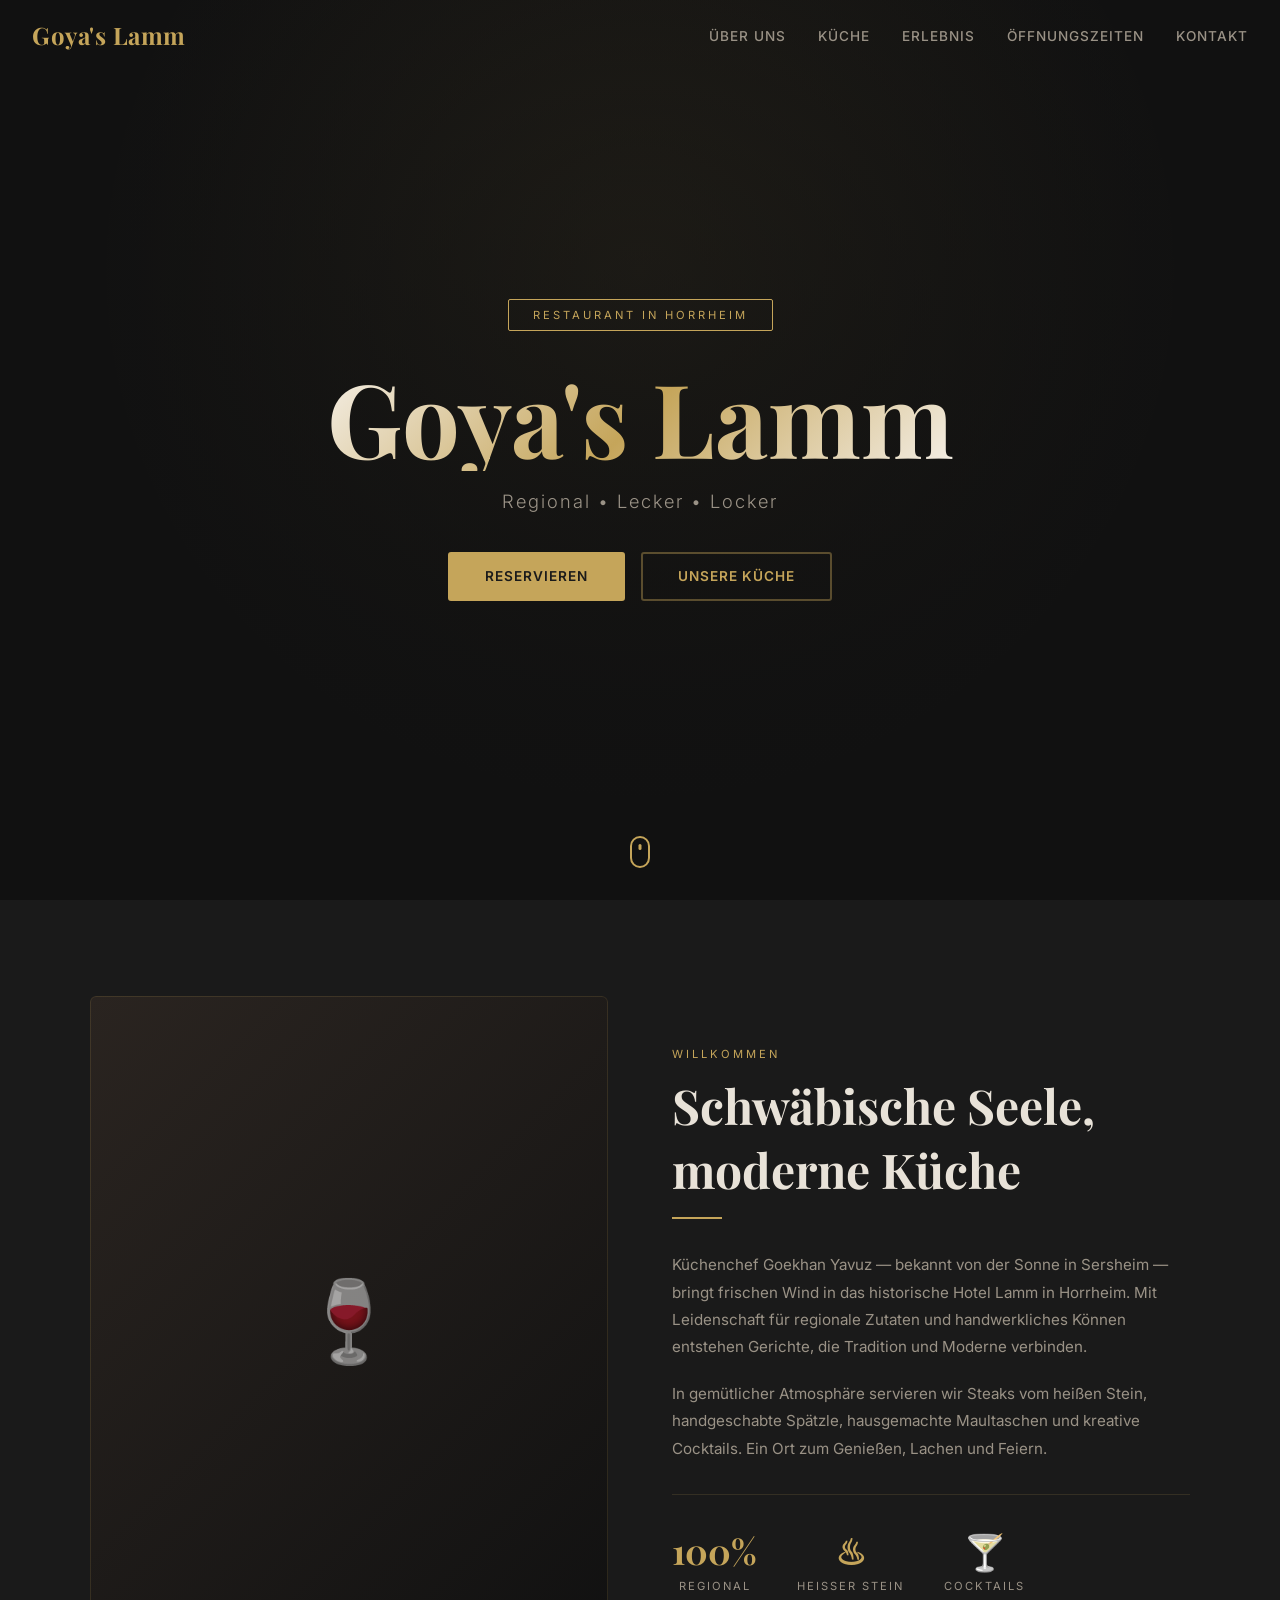
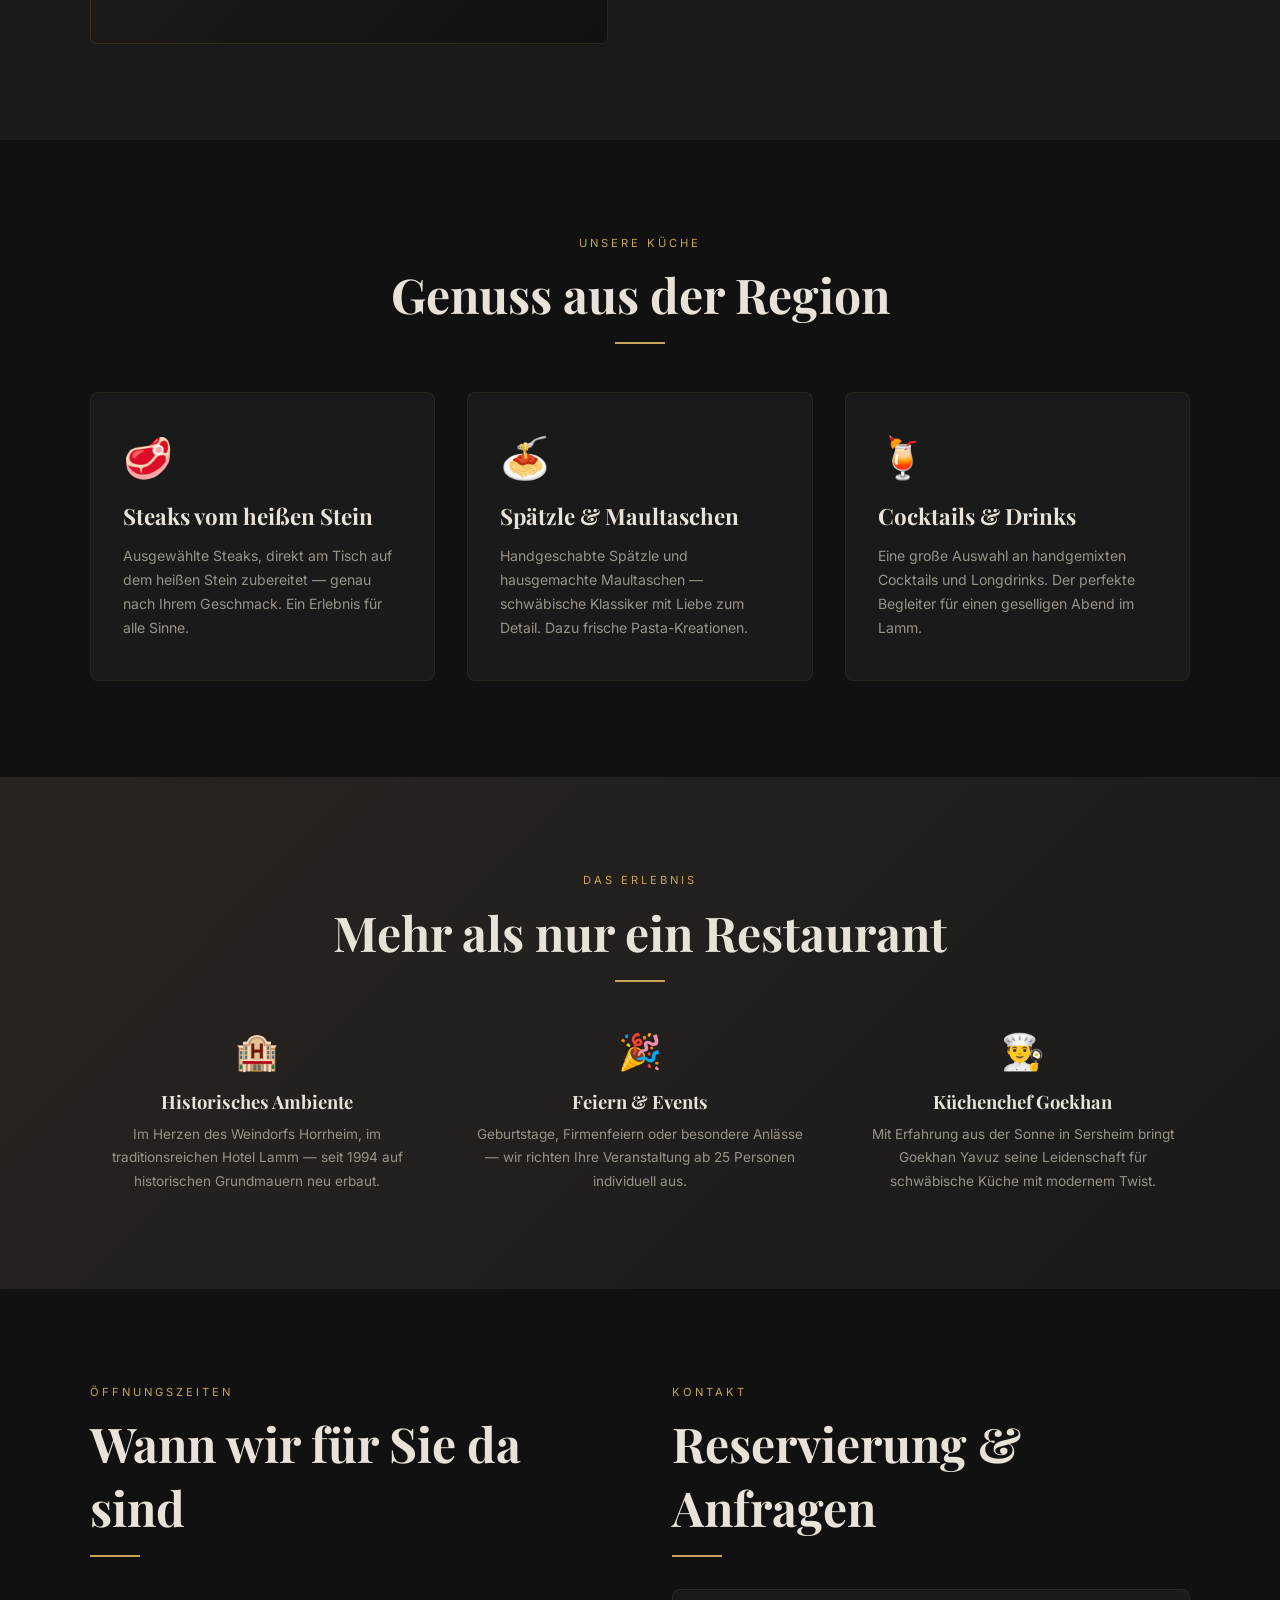
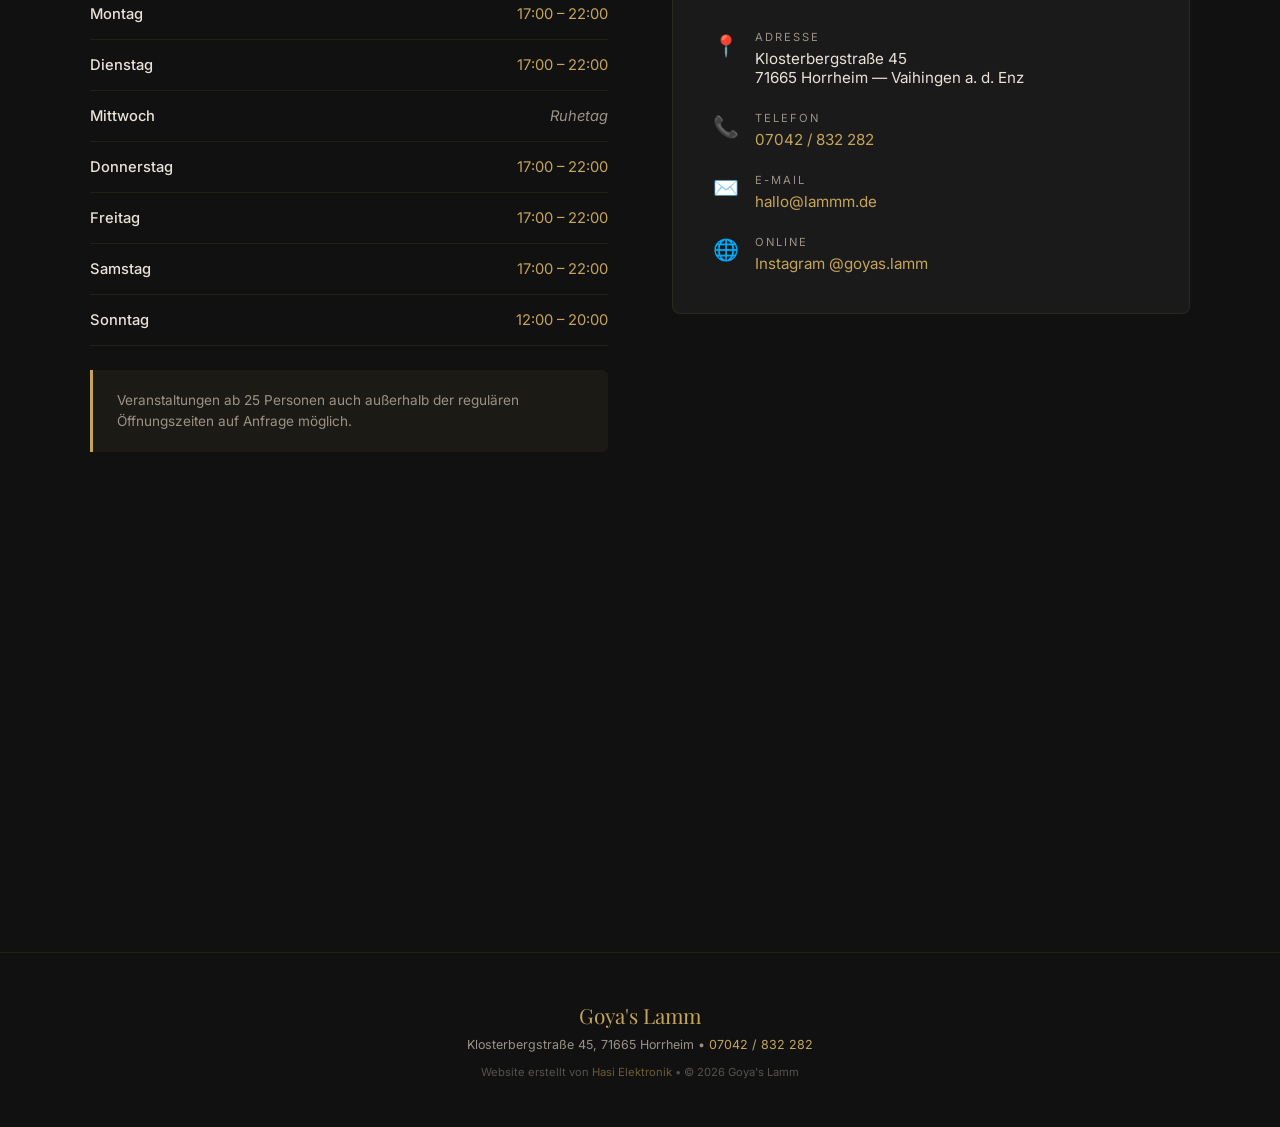
==== index.html @ 91f42f81 "Initial commit - Goyas Lamm Website" ====
<!DOCTYPE html>
<html lang="de">
<head>
  <meta charset="UTF-8">
  <meta name="viewport" content="width=device-width, initial-scale=1.0">
  <title>Goya's Lamm — Restaurant in Horrheim</title>
  <meta name="description" content="Goya's Lamm — Regional, lecker, locker. Steaks vom heißen Stein, Spätzle, Maultaschen & Cocktails in Horrheim bei Vaihingen/Enz.">
  <link rel="preconnect" href="https://fonts.googleapis.com">
  <link href="https://fonts.googleapis.com/css2?family=Playfair+Display:ital,wght@0,400;0,700;1,400&family=Inter:wght@300;400;500;600&display=swap" rel="stylesheet">
  <style>
    :root {
      --gold: #C5A55A;
      --gold-light: #D4BA7A;
      --dark: #1A1A1A;
      --darker: #111111;
      --warm: #2A2420;
      --cream: #F5F0E8;
      --text: #E8E2D8;
      --text-muted: #9A9286;
      --accent: #8B2E2E;
    }

    * { margin: 0; padding: 0; box-sizing: border-box; }

    html { scroll-behavior: smooth; }

    body {
      font-family: 'Inter', sans-serif;
      background: var(--darker);
      color: var(--text);
      overflow-x: hidden;
    }

    /* ── NAV ── */
    nav {
      position: fixed; top: 0; left: 0; right: 0; z-index: 100;
      padding: 1.2rem 2rem;
      display: flex; justify-content: space-between; align-items: center;
      transition: background .4s, backdrop-filter .4s;
    }
    nav.scrolled {
      background: rgba(17,17,17,.92);
      backdrop-filter: blur(12px);
      box-shadow: 0 2px 20px rgba(0,0,0,.3);
    }
    .nav-logo {
      font-family: 'Playfair Display', serif;
      font-size: 1.5rem; font-weight: 700; color: var(--gold);
      text-decoration: none; letter-spacing: .5px;
    }
    .nav-links { display: flex; gap: 2rem; list-style: none; }
    .nav-links a {
      color: var(--text-muted); text-decoration: none; font-size: .85rem;
      font-weight: 500; letter-spacing: 1px; text-transform: uppercase;
      transition: color .3s;
    }
    .nav-links a:hover { color: var(--gold); }

    .nav-toggle { display: none; background: none; border: none; cursor: pointer; }
    .nav-toggle span {
      display: block; width: 24px; height: 2px; background: var(--gold);
      margin: 5px 0; transition: .3s;
    }

    /* ── HERO ── */
    .hero {
      min-height: 100vh; display: flex; align-items: center; justify-content: center;
      text-align: center; position: relative;
      background:
        linear-gradient(180deg, rgba(17,17,17,.3) 0%, rgba(17,17,17,.7) 60%, var(--darker) 100%),
        radial-gradient(ellipse at 50% 30%, rgba(197,165,90,.12) 0%, transparent 60%);
    }
    .hero::before {
      content: ''; position: absolute; inset: 0;
      background: url('data:image/svg+xml,<svg xmlns="http://www.w3.org/2000/svg" viewBox="0 0 100 100"><circle cx="50" cy="50" r=".4" fill="%23C5A55A" opacity=".15"/></svg>') repeat;
      background-size: 30px 30px;
      opacity: .4;
    }
    .hero-content { position: relative; z-index: 2; padding: 2rem; }
    .hero-badge {
      display: inline-block; padding: .5rem 1.5rem; border: 1px solid var(--gold);
      font-size: .7rem; letter-spacing: 3px; text-transform: uppercase;
      color: var(--gold); margin-bottom: 2rem; border-radius: 2px;
      animation: fadeDown .8s ease-out;
    }
    .hero h1 {
      font-family: 'Playfair Display', serif;
      font-size: clamp(3rem, 8vw, 6.5rem);
      font-weight: 700; line-height: 1.05;
      background: linear-gradient(135deg, var(--cream) 0%, var(--gold) 50%, var(--cream) 100%);
      -webkit-background-clip: text; -webkit-text-fill-color: transparent;
      background-clip: text;
      animation: fadeUp .8s ease-out .2s both;
    }
    .hero-sub {
      font-size: 1.15rem; color: var(--text-muted); margin-top: 1.2rem;
      font-weight: 300; letter-spacing: 2px;
      animation: fadeUp .8s ease-out .4s both;
    }
    .hero-cta {
      margin-top: 2.5rem; display: flex; gap: 1rem; justify-content: center; flex-wrap: wrap;
      animation: fadeUp .8s ease-out .6s both;
    }
    .btn {
      display: inline-flex; align-items: center; gap: .5rem;
      padding: .9rem 2.2rem; font-size: .85rem; font-weight: 600;
      letter-spacing: 1px; text-transform: uppercase;
      text-decoration: none; border-radius: 3px; transition: all .3s;
      cursor: pointer;
    }
    .btn-primary {
      background: var(--gold); color: var(--dark); border: 2px solid var(--gold);
    }
    .btn-primary:hover { background: var(--gold-light); border-color: var(--gold-light); transform: translateY(-2px); }
    .btn-outline {
      background: transparent; color: var(--gold); border: 2px solid rgba(197,165,90,.4);
    }
    .btn-outline:hover { border-color: var(--gold); background: rgba(197,165,90,.08); }

    .scroll-indicator {
      position: absolute; bottom: 2rem; left: 50%; transform: translateX(-50%);
      animation: bounce 2s infinite;
    }
    .scroll-indicator span {
      display: block; width: 20px; height: 32px; border: 2px solid var(--gold);
      border-radius: 10px; position: relative;
    }
    .scroll-indicator span::after {
      content: ''; width: 3px; height: 6px; background: var(--gold);
      border-radius: 2px; position: absolute; top: 6px; left: 50%;
      transform: translateX(-50%); animation: scrollDot 2s infinite;
    }

    /* ── SECTIONS ── */
    section { padding: 6rem 2rem; }
    .container { max-width: 1100px; margin: 0 auto; }

    .section-label {
      font-size: .7rem; letter-spacing: 3px; text-transform: uppercase;
      color: var(--gold); margin-bottom: .8rem;
    }
    .section-title {
      font-family: 'Playfair Display', serif;
      font-size: clamp(2rem, 4vw, 3rem); font-weight: 700;
      margin-bottom: 1rem;
    }
    .section-line {
      width: 50px; height: 2px; background: var(--gold); margin-bottom: 2rem;
    }

    /* ── ABOUT ── */
    .about { background: var(--dark); }
    .about-grid {
      display: grid; grid-template-columns: 1fr 1fr; gap: 4rem; align-items: center;
    }
    .about-image {
      aspect-ratio: 4/5; background: linear-gradient(135deg, var(--warm), var(--darker));
      border-radius: 6px; position: relative; overflow: hidden;
      display: flex; align-items: center; justify-content: center;
    }
    .about-image-icon {
      font-size: 5rem; opacity: .6;
    }
    .about-image::after {
      content: ''; position: absolute; inset: 0;
      border: 1px solid rgba(197,165,90,.15); border-radius: 6px;
    }
    .about p { color: var(--text-muted); line-height: 1.8; margin-bottom: 1.2rem; font-size: .95rem; }
    .about-highlight {
      display: flex; gap: 2.5rem; margin-top: 2rem; padding-top: 2rem;
      border-top: 1px solid rgba(197,165,90,.15);
    }
    .about-highlight div { text-align: center; }
    .about-highlight .num {
      font-family: 'Playfair Display', serif; font-size: 2.2rem;
      color: var(--gold); font-weight: 700;
    }
    .about-highlight .label {
      font-size: .7rem; letter-spacing: 2px; text-transform: uppercase;
      color: var(--text-muted); margin-top: .3rem;
    }

    /* ── MENU ── */
    .menu { background: var(--darker); }
    .menu-grid {
      display: grid; grid-template-columns: repeat(auto-fit, minmax(280px, 1fr));
      gap: 2rem; margin-top: 2rem;
    }
    .menu-card {
      background: var(--dark); border-radius: 8px; padding: 2.5rem 2rem;
      border: 1px solid rgba(197,165,90,.08); transition: all .4s;
      position: relative; overflow: hidden;
    }
    .menu-card:hover {
      border-color: rgba(197,165,90,.25);
      transform: translateY(-4px);
      box-shadow: 0 12px 40px rgba(0,0,0,.3);
    }
    .menu-card::before {
      content: ''; position: absolute; top: 0; left: 0; right: 0; height: 3px;
      background: linear-gradient(90deg, transparent, var(--gold), transparent);
      opacity: 0; transition: opacity .4s;
    }
    .menu-card:hover::before { opacity: 1; }
    .menu-icon { font-size: 2.5rem; margin-bottom: 1.2rem; }
    .menu-card h3 {
      font-family: 'Playfair Display', serif; font-size: 1.4rem;
      margin-bottom: .8rem;
    }
    .menu-card p { color: var(--text-muted); font-size: .88rem; line-height: 1.7; }

    /* ── AMBIANCE / FEATURE ── */
    .ambiance {
      background: linear-gradient(135deg, var(--warm) 0%, var(--dark) 100%);
      text-align: center;
    }
    .ambiance-features {
      display: grid; grid-template-columns: repeat(3, 1fr); gap: 3rem;
      margin-top: 3rem;
    }
    .ambiance-item .icon { font-size: 2.2rem; margin-bottom: 1rem; }
    .ambiance-item h3 {
      font-family: 'Playfair Display', serif; font-size: 1.15rem;
      margin-bottom: .6rem;
    }
    .ambiance-item p { color: var(--text-muted); font-size: .85rem; line-height: 1.7; }

    /* ── HOURS ── */
    .hours { background: var(--darker); }
    .hours-grid { display: grid; grid-template-columns: 1fr 1fr; gap: 4rem; align-items: start; }
    .hours-table { width: 100%; }
    .hours-row {
      display: flex; justify-content: space-between; padding: 1rem 0;
      border-bottom: 1px solid rgba(197,165,90,.1);
      font-size: .92rem;
    }
    .hours-row .day { color: var(--text); font-weight: 500; }
    .hours-row .time { color: var(--gold); font-weight: 400; }
    .hours-row.closed .time { color: var(--text-muted); font-style: italic; }
    .hours-note {
      margin-top: 1.5rem; padding: 1.2rem 1.5rem;
      background: rgba(197,165,90,.06); border-left: 3px solid var(--gold);
      border-radius: 0 6px 6px 0;
    }
    .hours-note p { color: var(--text-muted); font-size: .85rem; line-height: 1.6; }

    .contact-card {
      background: var(--dark); border-radius: 8px; padding: 2.5rem;
      border: 1px solid rgba(197,165,90,.1);
    }
    .contact-item {
      display: flex; gap: 1rem; align-items: flex-start;
      margin-bottom: 1.5rem;
    }
    .contact-item:last-child { margin-bottom: 0; }
    .contact-icon { font-size: 1.3rem; margin-top: .15rem; }
    .contact-item .label {
      font-size: .7rem; letter-spacing: 2px; text-transform: uppercase;
      color: var(--text-muted); margin-bottom: .3rem;
    }
    .contact-item .value { color: var(--text); font-size: .95rem; }
    .contact-item a { color: var(--gold); text-decoration: none; transition: color .3s; }
    .contact-item a:hover { color: var(--gold-light); }

    /* ── MAP ── */
    .map-section { padding: 0; }
    .map-section iframe {
      width: 100%; height: 400px; border: none; filter: grayscale(.7) contrast(1.1);
      transition: filter .5s;
    }
    .map-section iframe:hover { filter: grayscale(.3) contrast(1); }

    /* ── FOOTER ── */
    footer {
      background: var(--darker); padding: 3rem 2rem;
      border-top: 1px solid rgba(197,165,90,.1);
      text-align: center;
    }
    .footer-logo {
      font-family: 'Playfair Display', serif; font-size: 1.3rem;
      color: var(--gold); margin-bottom: .5rem;
    }
    footer p { color: var(--text-muted); font-size: .78rem; }
    footer a { color: var(--gold); text-decoration: none; }

    /* ── ANIMATIONS ── */
    @keyframes fadeUp {
      from { opacity: 0; transform: translateY(30px); }
      to { opacity: 1; transform: translateY(0); }
    }
    @keyframes fadeDown {
      from { opacity: 0; transform: translateY(-20px); }
      to { opacity: 1; transform: translateY(0); }
    }
    @keyframes bounce {
      0%, 100% { transform: translateX(-50%) translateY(0); }
      50% { transform: translateX(-50%) translateY(8px); }
    }
    @keyframes scrollDot {
      0% { opacity: 1; transform: translateX(-50%) translateY(0); }
      100% { opacity: 0; transform: translateX(-50%) translateY(10px); }
    }

    .reveal {
      opacity: 0; transform: translateY(40px);
      transition: opacity .7s ease-out, transform .7s ease-out;
    }
    .reveal.visible { opacity: 1; transform: translateY(0); }

    /* ── RESPONSIVE ── */
    @media (max-width: 768px) {
      .nav-links { display: none; }
      .nav-toggle { display: block; }
      .nav-links.open {
        display: flex; flex-direction: column;
        position: absolute; top: 100%; left: 0; right: 0;
        background: rgba(17,17,17,.97); padding: 2rem;
        gap: 1.5rem; text-align: center;
      }
      .about-grid, .hours-grid { grid-template-columns: 1fr; gap: 2.5rem; }
      .about-image { display: none; }
      .ambiance-features { grid-template-columns: 1fr; gap: 2rem; }
      section { padding: 4rem 1.5rem; }
    }
  </style>
</head>
<body>

  <!-- NAV -->
  <nav id="navbar">
    <a href="#" class="nav-logo">Goya's Lamm</a>
    <ul class="nav-links" id="navLinks">
      <li><a href="#ueber">Über uns</a></li>
      <li><a href="#kueche">Küche</a></li>
      <li><a href="#erlebnis">Erlebnis</a></li>
      <li><a href="#zeiten">Öffnungszeiten</a></li>
      <li><a href="#kontakt">Kontakt</a></li>
    </ul>
    <button class="nav-toggle" id="navToggle" aria-label="Menü">
      <span></span><span></span><span></span>
    </button>
  </nav>

  <!-- HERO -->
  <section class="hero" id="hero">
    <div class="hero-content">
      <div class="hero-badge">Restaurant in Horrheim</div>
      <h1>Goya's Lamm</h1>
      <p class="hero-sub">Regional &bull; Lecker &bull; Locker</p>
      <div class="hero-cta">
        <a href="tel:+497042832282" class="btn btn-primary">Reservieren</a>
        <a href="#kueche" class="btn btn-outline">Unsere Küche</a>
      </div>
    </div>
    <div class="scroll-indicator"><span></span></div>
  </section>

  <!-- ABOUT -->
  <section class="about" id="ueber">
    <div class="container">
      <div class="about-grid">
        <div class="about-image reveal">
          <div class="about-image-icon">🍷</div>
        </div>
        <div class="reveal">
          <div class="section-label">Willkommen</div>
          <h2 class="section-title">Schwäbische Seele,<br>moderne Küche</h2>
          <div class="section-line"></div>
          <p>Küchenchef Goekhan Yavuz — bekannt von der Sonne in Sersheim — bringt frischen Wind in das historische Hotel Lamm in Horrheim. Mit Leidenschaft für regionale Zutaten und handwerkliches Können entstehen Gerichte, die Tradition und Moderne verbinden.</p>
          <p>In gemütlicher Atmosphäre servieren wir Steaks vom heißen Stein, handgeschabte Spätzle, hausgemachte Maultaschen und kreative Cocktails. Ein Ort zum Genießen, Lachen und Feiern.</p>
          <div class="about-highlight">
            <div>
              <div class="num">100%</div>
              <div class="label">Regional</div>
            </div>
            <div>
              <div class="num">♨</div>
              <div class="label">Heißer Stein</div>
            </div>
            <div>
              <div class="num">🍸</div>
              <div class="label">Cocktails</div>
            </div>
          </div>
        </div>
      </div>
    </div>
  </section>

  <!-- MENU HIGHLIGHTS -->
  <section class="menu" id="kueche">
    <div class="container">
      <div class="reveal" style="text-align:center; margin-bottom: 3rem;">
        <div class="section-label">Unsere Küche</div>
        <h2 class="section-title">Genuss aus der Region</h2>
        <div class="section-line" style="margin: 1rem auto;"></div>
      </div>
      <div class="menu-grid">
        <div class="menu-card reveal">
          <div class="menu-icon">🥩</div>
          <h3>Steaks vom heißen Stein</h3>
          <p>Ausgewählte Steaks, direkt am Tisch auf dem heißen Stein zubereitet — genau nach Ihrem Geschmack. Ein Erlebnis für alle Sinne.</p>
        </div>
        <div class="menu-card reveal">
          <div class="menu-icon">🍝</div>
          <h3>Spätzle &amp; Maultaschen</h3>
          <p>Handgeschabte Spätzle und hausgemachte Maultaschen — schwäbische Klassiker mit Liebe zum Detail. Dazu frische Pasta-Kreationen.</p>
        </div>
        <div class="menu-card reveal">
          <div class="menu-icon">🍹</div>
          <h3>Cocktails &amp; Drinks</h3>
          <p>Eine große Auswahl an handgemixten Cocktails und Longdrinks. Der perfekte Begleiter für einen geselligen Abend im Lamm.</p>
        </div>
      </div>
    </div>
  </section>

  <!-- AMBIANCE -->
  <section class="ambiance" id="erlebnis">
    <div class="container reveal">
      <div class="section-label">Das Erlebnis</div>
      <h2 class="section-title">Mehr als nur ein Restaurant</h2>
      <div class="section-line" style="margin: 1rem auto;"></div>
      <div class="ambiance-features">
        <div class="ambiance-item">
          <div class="icon">🏨</div>
          <h3>Historisches Ambiente</h3>
          <p>Im Herzen des Weindorfs Horrheim, im traditionsreichen Hotel Lamm — seit 1994 auf historischen Grundmauern neu erbaut.</p>
        </div>
        <div class="ambiance-item">
          <div class="icon">🎉</div>
          <h3>Feiern &amp; Events</h3>
          <p>Geburtstage, Firmenfeiern oder besondere Anlässe — wir richten Ihre Veranstaltung ab 25 Personen individuell aus.</p>
        </div>
        <div class="ambiance-item">
          <div class="icon">👨‍🍳</div>
          <h3>Küchenchef Goekhan</h3>
          <p>Mit Erfahrung aus der Sonne in Sersheim bringt Goekhan Yavuz seine Leidenschaft für schwäbische Küche mit modernem Twist.</p>
        </div>
      </div>
    </div>
  </section>

  <!-- HOURS + CONTACT -->
  <section class="hours" id="zeiten">
    <div class="container">
      <div class="hours-grid">
        <div class="reveal">
          <div class="section-label">Öffnungszeiten</div>
          <h2 class="section-title">Wann wir für Sie da sind</h2>
          <div class="section-line"></div>
          <div class="hours-table">
            <div class="hours-row"><span class="day">Montag</span><span class="time">17:00 – 22:00</span></div>
            <div class="hours-row"><span class="day">Dienstag</span><span class="time">17:00 – 22:00</span></div>
            <div class="hours-row closed"><span class="day">Mittwoch</span><span class="time">Ruhetag</span></div>
            <div class="hours-row"><span class="day">Donnerstag</span><span class="time">17:00 – 22:00</span></div>
            <div class="hours-row"><span class="day">Freitag</span><span class="time">17:00 – 22:00</span></div>
            <div class="hours-row"><span class="day">Samstag</span><span class="time">17:00 – 22:00</span></div>
            <div class="hours-row"><span class="day">Sonntag</span><span class="time">12:00 – 20:00</span></div>
          </div>
          <div class="hours-note">
            <p>Veranstaltungen ab 25 Personen auch außerhalb der regulären Öffnungszeiten auf Anfrage möglich.</p>
          </div>
        </div>
        <div class="reveal" id="kontakt">
          <div class="section-label">Kontakt</div>
          <h2 class="section-title">Reservierung &amp; Anfragen</h2>
          <div class="section-line"></div>
          <div class="contact-card">
            <div class="contact-item">
              <div class="contact-icon">📍</div>
              <div>
                <div class="label">Adresse</div>
                <div class="value">Klosterbergstraße 45<br>71665 Horrheim — Vaihingen a. d. Enz</div>
              </div>
            </div>
            <div class="contact-item">
              <div class="contact-icon">📞</div>
              <div>
                <div class="label">Telefon</div>
                <div class="value"><a href="tel:+497042832282">07042 / 832 282</a></div>
              </div>
            </div>
            <div class="contact-item">
              <div class="contact-icon">✉️</div>
              <div>
                <div class="label">E-Mail</div>
                <div class="value"><a href="mailto:hallo@lammm.de">hallo@lammm.de</a></div>
              </div>
            </div>
            <div class="contact-item">
              <div class="contact-icon">🌐</div>
              <div>
                <div class="label">Online</div>
                <div class="value"><a href="https://www.instagram.com/goyas.lamm/" target="_blank" rel="noopener">Instagram @goyas.lamm</a></div>
              </div>
            </div>
          </div>
        </div>
      </div>
    </div>
  </section>

  <!-- MAP -->
  <section class="map-section">
    <iframe
      src="https://www.google.com/maps/embed?pb=!1m18!1m12!1m3!1d2619.3!2d8.9577!3d48.9298!2m3!1f0!2f0!3f0!3m2!1i1024!2i768!4f13.1!3m3!1m2!1s0x0%3A0x0!2sKlosterbergstra%C3%9Fe+45%2C+71665+Vaihingen+an+der+Enz!5e0!3m2!1sde!2sde!4v1"
      allowfullscreen loading="lazy" referrerpolicy="no-referrer-when-downgrade"
      title="Goya's Lamm Standort"></iframe>
  </section>

  <!-- FOOTER -->
  <footer>
    <div class="footer-logo">Goya's Lamm</div>
    <p>Klosterbergstraße 45, 71665 Horrheim &bull; <a href="tel:+497042832282">07042 / 832 282</a></p>
    <p style="margin-top:.8rem; font-size:.7rem; opacity:.5;">Website erstellt von <a href="https://www.hasi-elektronik.de" target="_blank" rel="noopener">Hasi Elektronik</a> &bull; &copy; 2026 Goya's Lamm</p>
  </footer>

  <script>
    // Navbar scroll
    const nav = document.getElementById('navbar');
    window.addEventListener('scroll', () => {
      nav.classList.toggle('scrolled', window.scrollY > 60);
    });

    // Mobile toggle
    document.getElementById('navToggle').addEventListener('click', () => {
      document.getElementById('navLinks').classList.toggle('open');
    });
    document.querySelectorAll('.nav-links a').forEach(a => {
      a.addEventListener('click', () => {
        document.getElementById('navLinks').classList.remove('open');
      });
    });

    // Reveal on scroll
    const observer = new IntersectionObserver((entries) => {
      entries.forEach(e => { if (e.isIntersecting) e.target.classList.add('visible'); });
    }, { threshold: .15 });
    document.querySelectorAll('.reveal').forEach(el => observer.observe(el));
  </script>
</body>
</html>
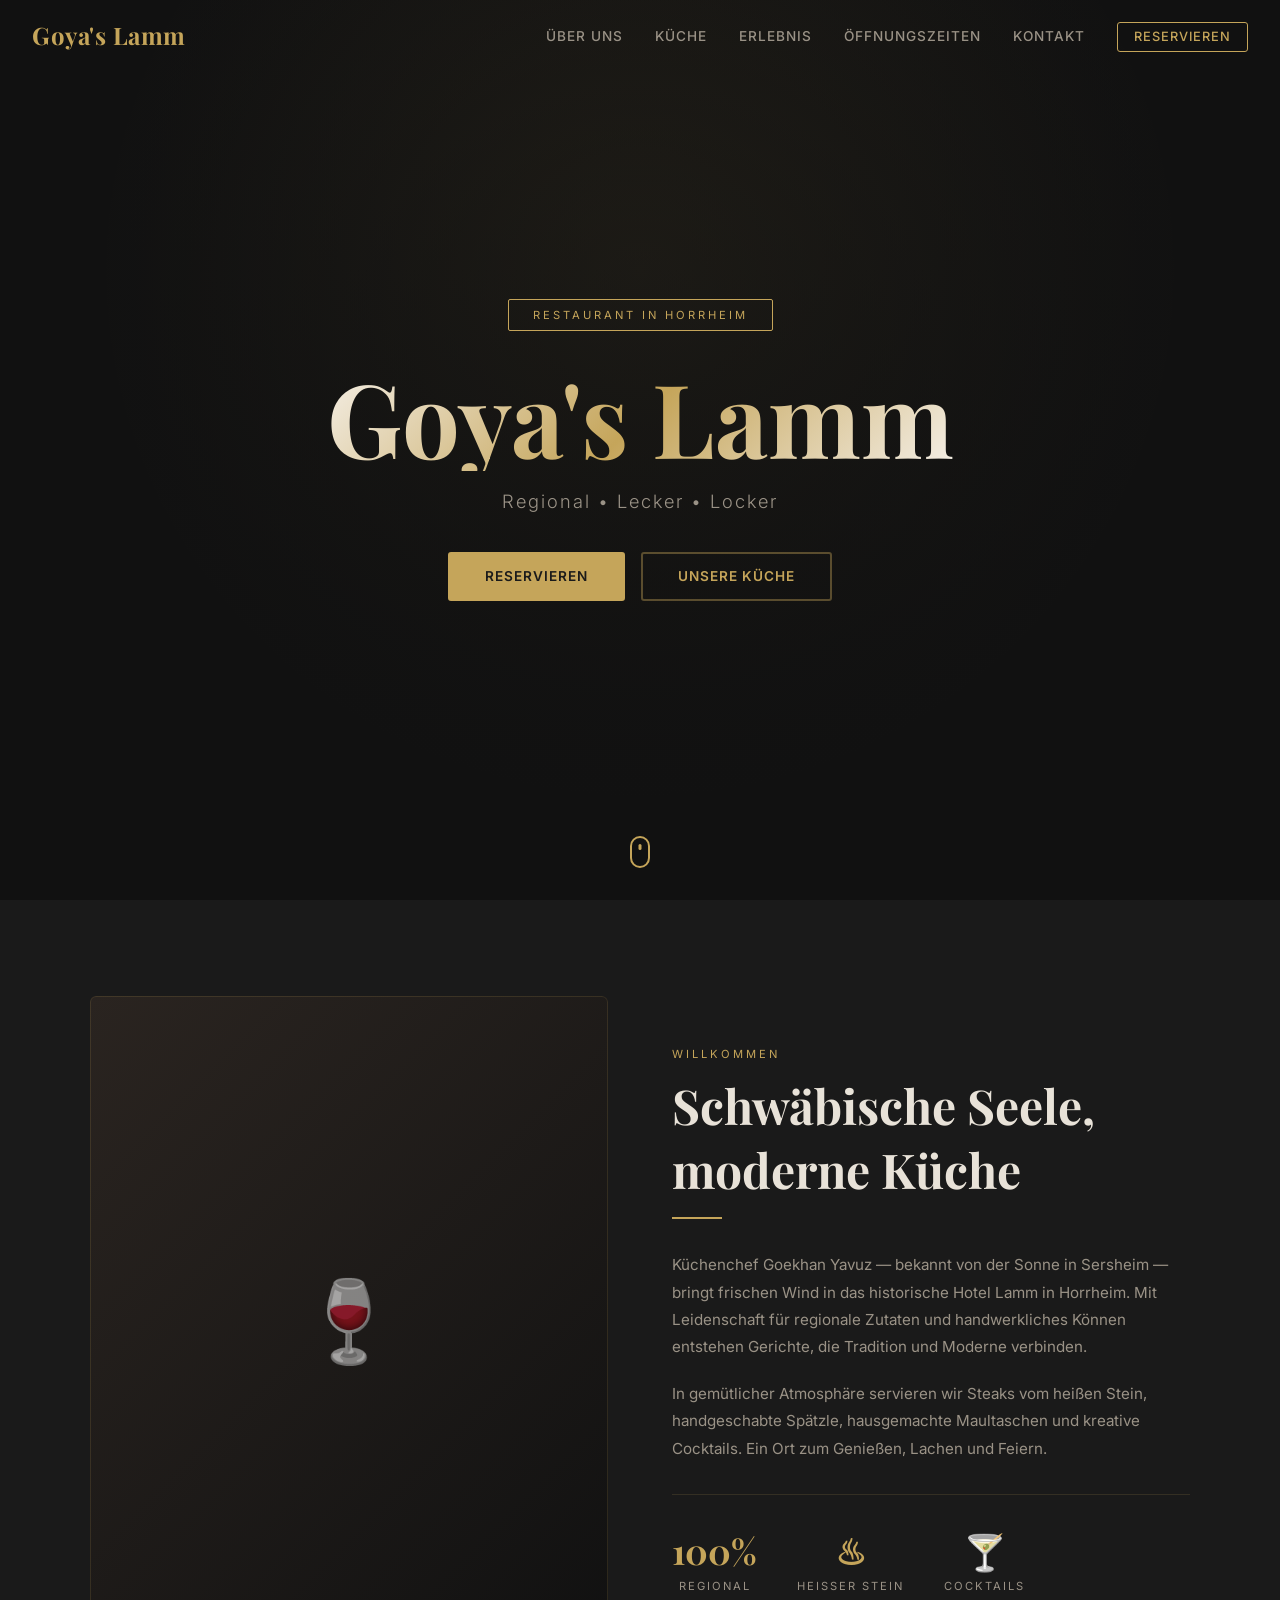
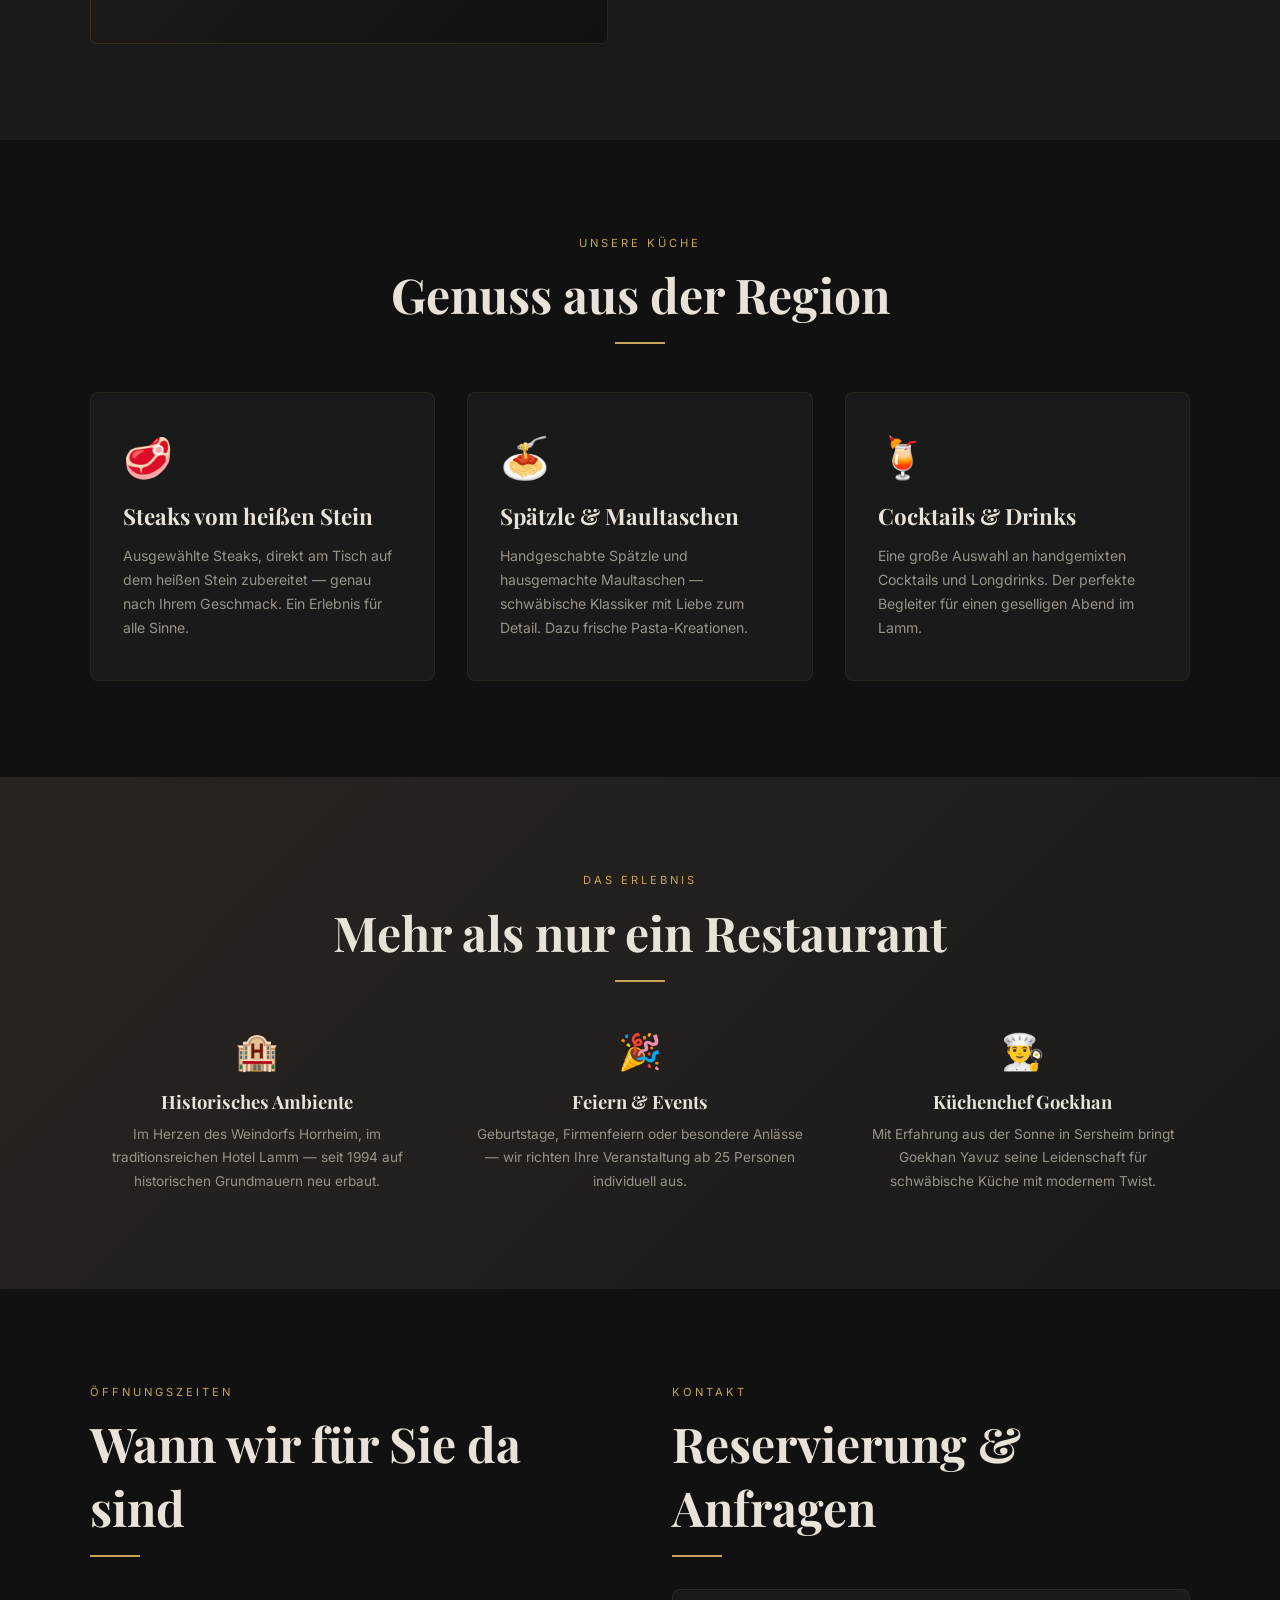
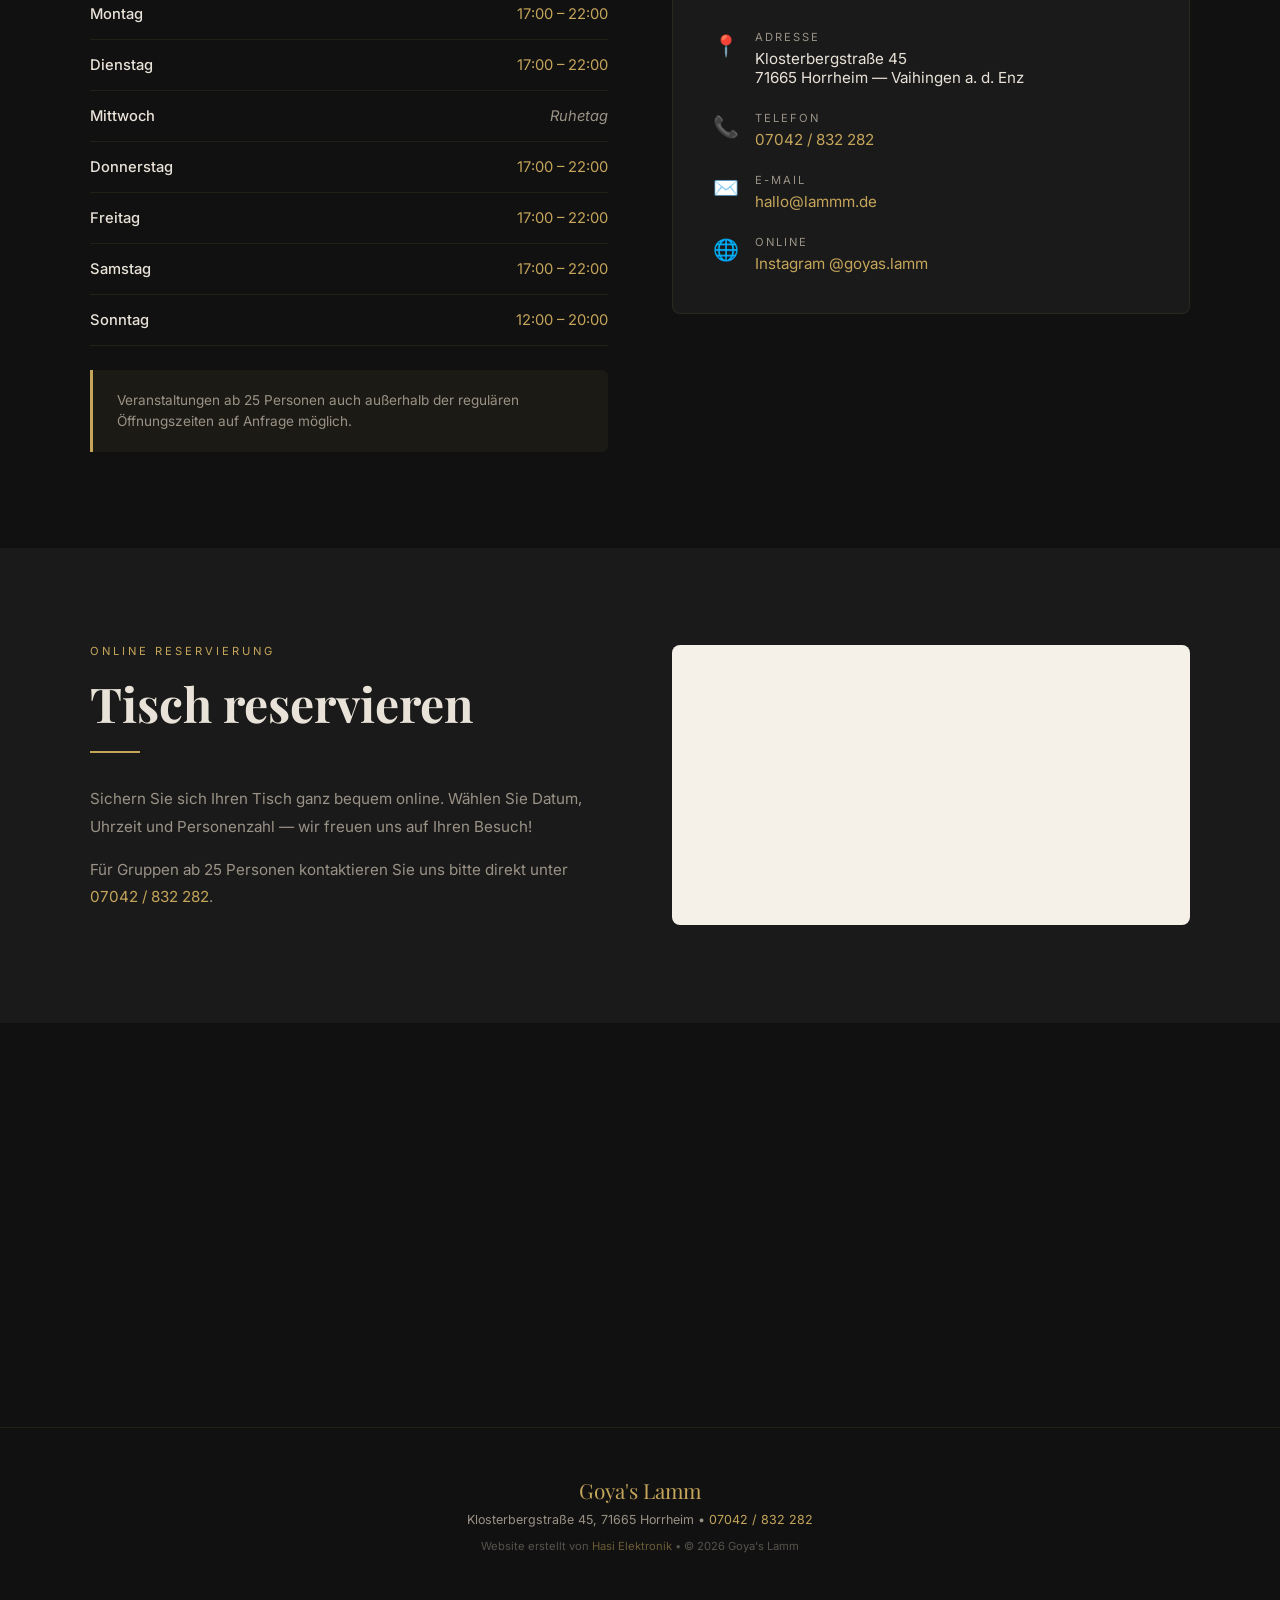
==== commit 412677d5: "Add Resmio reservation widget" ====
--- a/index.html
+++ b/index.html
@@ -262,6 +262,27 @@
     .contact-item a { color: var(--gold); text-decoration: none; transition: color .3s; }
     .contact-item a:hover { color: var(--gold-light); }
 
+    /* ── NAV RESERVE BTN ── */
+    .nav-reserve-btn {
+      color: var(--gold) !important; border: 1px solid var(--gold);
+      padding: .4rem 1rem; border-radius: 3px; font-size: .8rem !important;
+    }
+    .nav-reserve-btn:hover { background: rgba(197,165,90,.1); }
+
+    /* ── RESERVATION ── */
+    .reservation { background: var(--dark); }
+    .reservation-grid {
+      display: grid; grid-template-columns: 1fr 1fr; gap: 4rem; align-items: center;
+    }
+    .reservation-text p {
+      color: var(--text-muted); line-height: 1.8; margin-bottom: 1rem; font-size: .95rem;
+    }
+    .reservation-text a { color: var(--gold); text-decoration: none; }
+    .reservation-widget {
+      background: var(--cream); border-radius: 8px; padding: 2rem;
+      min-height: 280px; display: flex; align-items: center; justify-content: center;
+    }
+
     /* ── MAP ── */
     .map-section { padding: 0; }
     .map-section iframe {
@@ -317,7 +338,7 @@
         background: rgba(17,17,17,.97); padding: 2rem;
         gap: 1.5rem; text-align: center;
       }
-      .about-grid, .hours-grid { grid-template-columns: 1fr; gap: 2.5rem; }
+      .about-grid, .hours-grid, .reservation-grid { grid-template-columns: 1fr; gap: 2.5rem; }
       .about-image { display: none; }
       .ambiance-features { grid-template-columns: 1fr; gap: 2rem; }
       section { padding: 4rem 1.5rem; }
@@ -335,6 +356,7 @@
       <li><a href="#erlebnis">Erlebnis</a></li>
       <li><a href="#zeiten">Öffnungszeiten</a></li>
       <li><a href="#kontakt">Kontakt</a></li>
+      <li><a href="#reservierung" class="nav-reserve-btn">Reservieren</a></li>
     </ul>
     <button class="nav-toggle" id="navToggle" aria-label="Menü">
       <span></span><span></span><span></span>
@@ -348,7 +370,7 @@
       <h1>Goya's Lamm</h1>
       <p class="hero-sub">Regional &bull; Lecker &bull; Locker</p>
       <div class="hero-cta">
-        <a href="tel:+497042832282" class="btn btn-primary">Reservieren</a>
+        <a href="#reservierung" class="btn btn-primary">Reservieren</a>
         <a href="#kueche" class="btn btn-outline">Unsere Küche</a>
       </div>
     </div>
@@ -501,6 +523,24 @@
     </div>
   </section>
 
+  <!-- RESERVATION -->
+  <section class="reservation" id="reservierung">
+    <div class="container">
+      <div class="reservation-grid reveal">
+        <div class="reservation-text">
+          <div class="section-label">Online Reservierung</div>
+          <h2 class="section-title">Tisch reservieren</h2>
+          <div class="section-line"></div>
+          <p>Sichern Sie sich Ihren Tisch ganz bequem online. Wählen Sie Datum, Uhrzeit und Personenzahl — wir freuen uns auf Ihren Besuch!</p>
+          <p>Für Gruppen ab 25 Personen kontaktieren Sie uns bitte direkt unter <a href="tel:+497042832282">07042 / 832 282</a>.</p>
+        </div>
+        <div class="reservation-widget">
+          <div id="resmio-widget"></div>
+        </div>
+      </div>
+    </div>
+  </section>
+
   <!-- MAP -->
   <section class="map-section">
     <iframe
@@ -539,5 +579,15 @@
     }, { threshold: .15 });
     document.querySelectorAll('.reveal').forEach(el => observer.observe(el));
   </script>
+
+  <!-- Resmio Reservation Widget -->
+  <script>
+    (function() {
+      var js = document.createElement('script');
+      js.src = "//static.resmio.com/static/de/widget.js#id=landidyll-hotel-lamm&height=220&width=320&fontSize=14px";
+      js.async = true;
+      document.getElementById('resmio-widget').appendChild(js);
+    })();
+  </script>
 </body>
 </html>
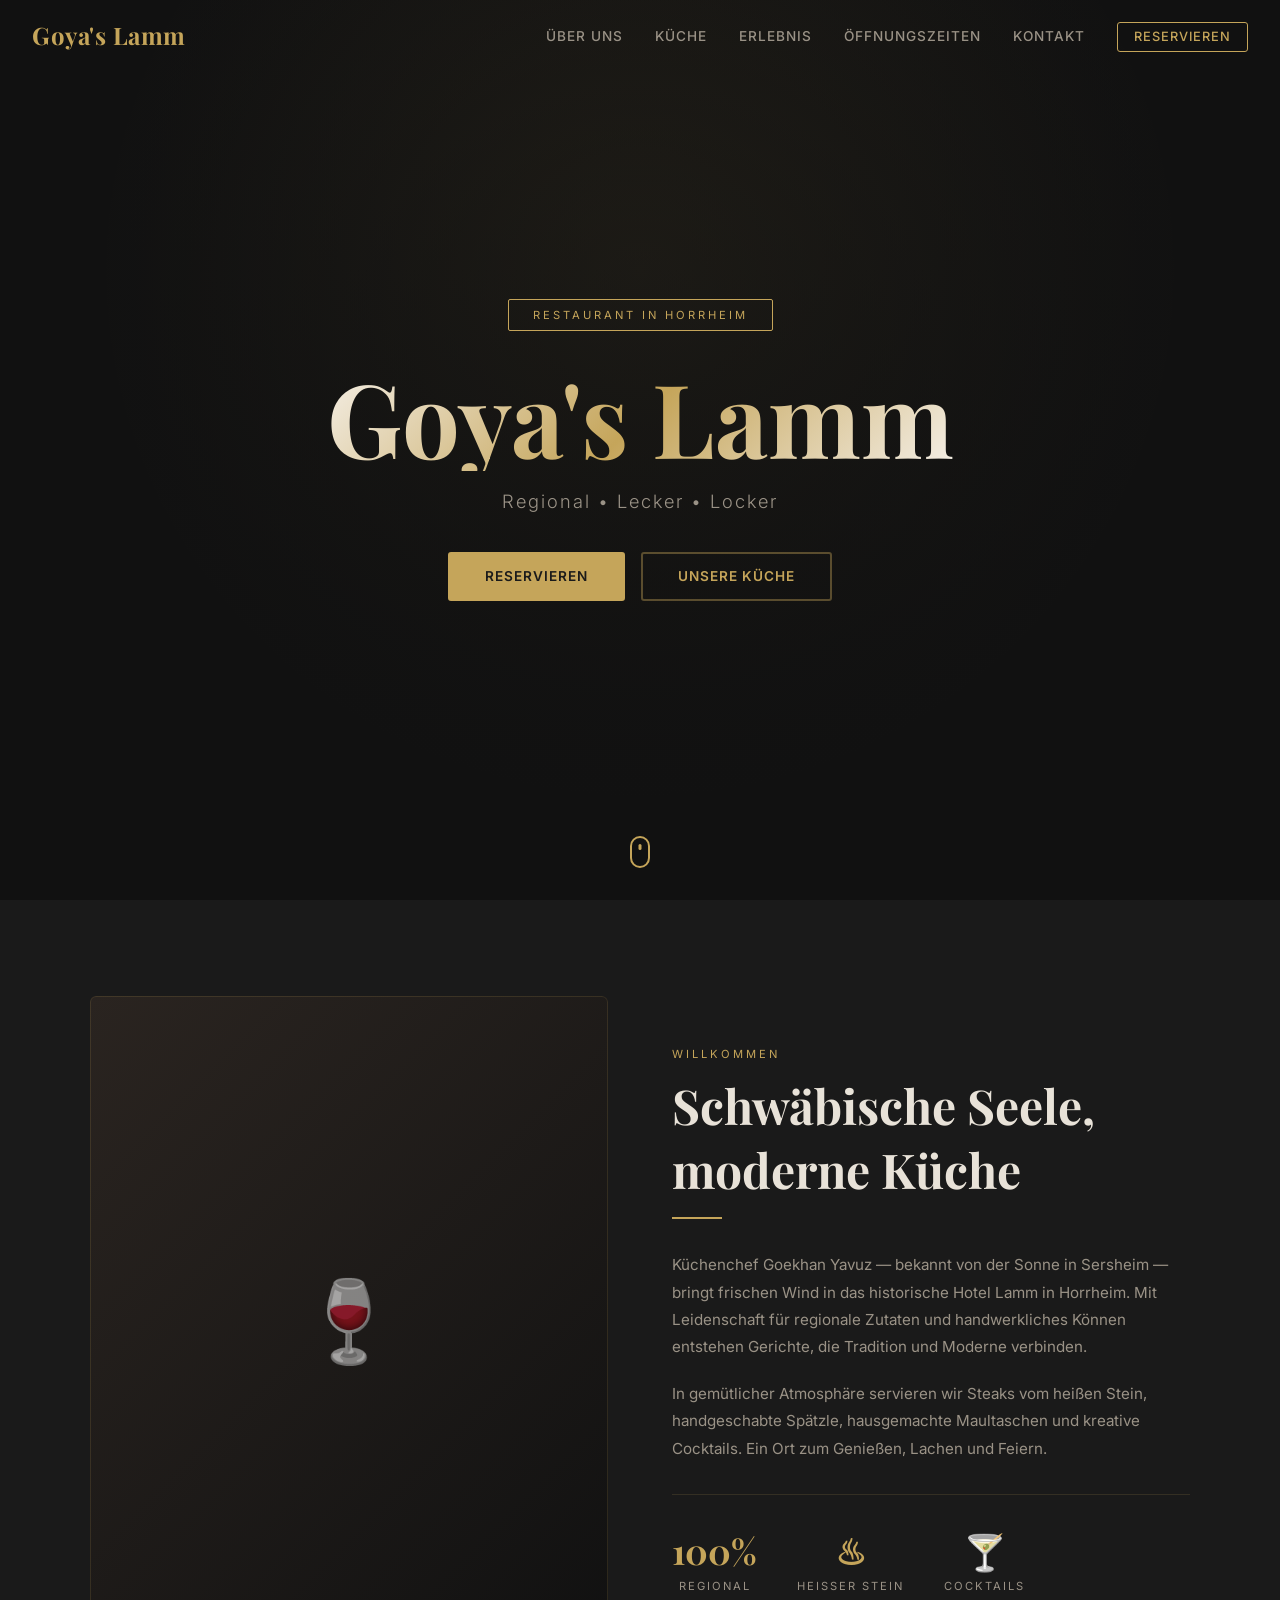
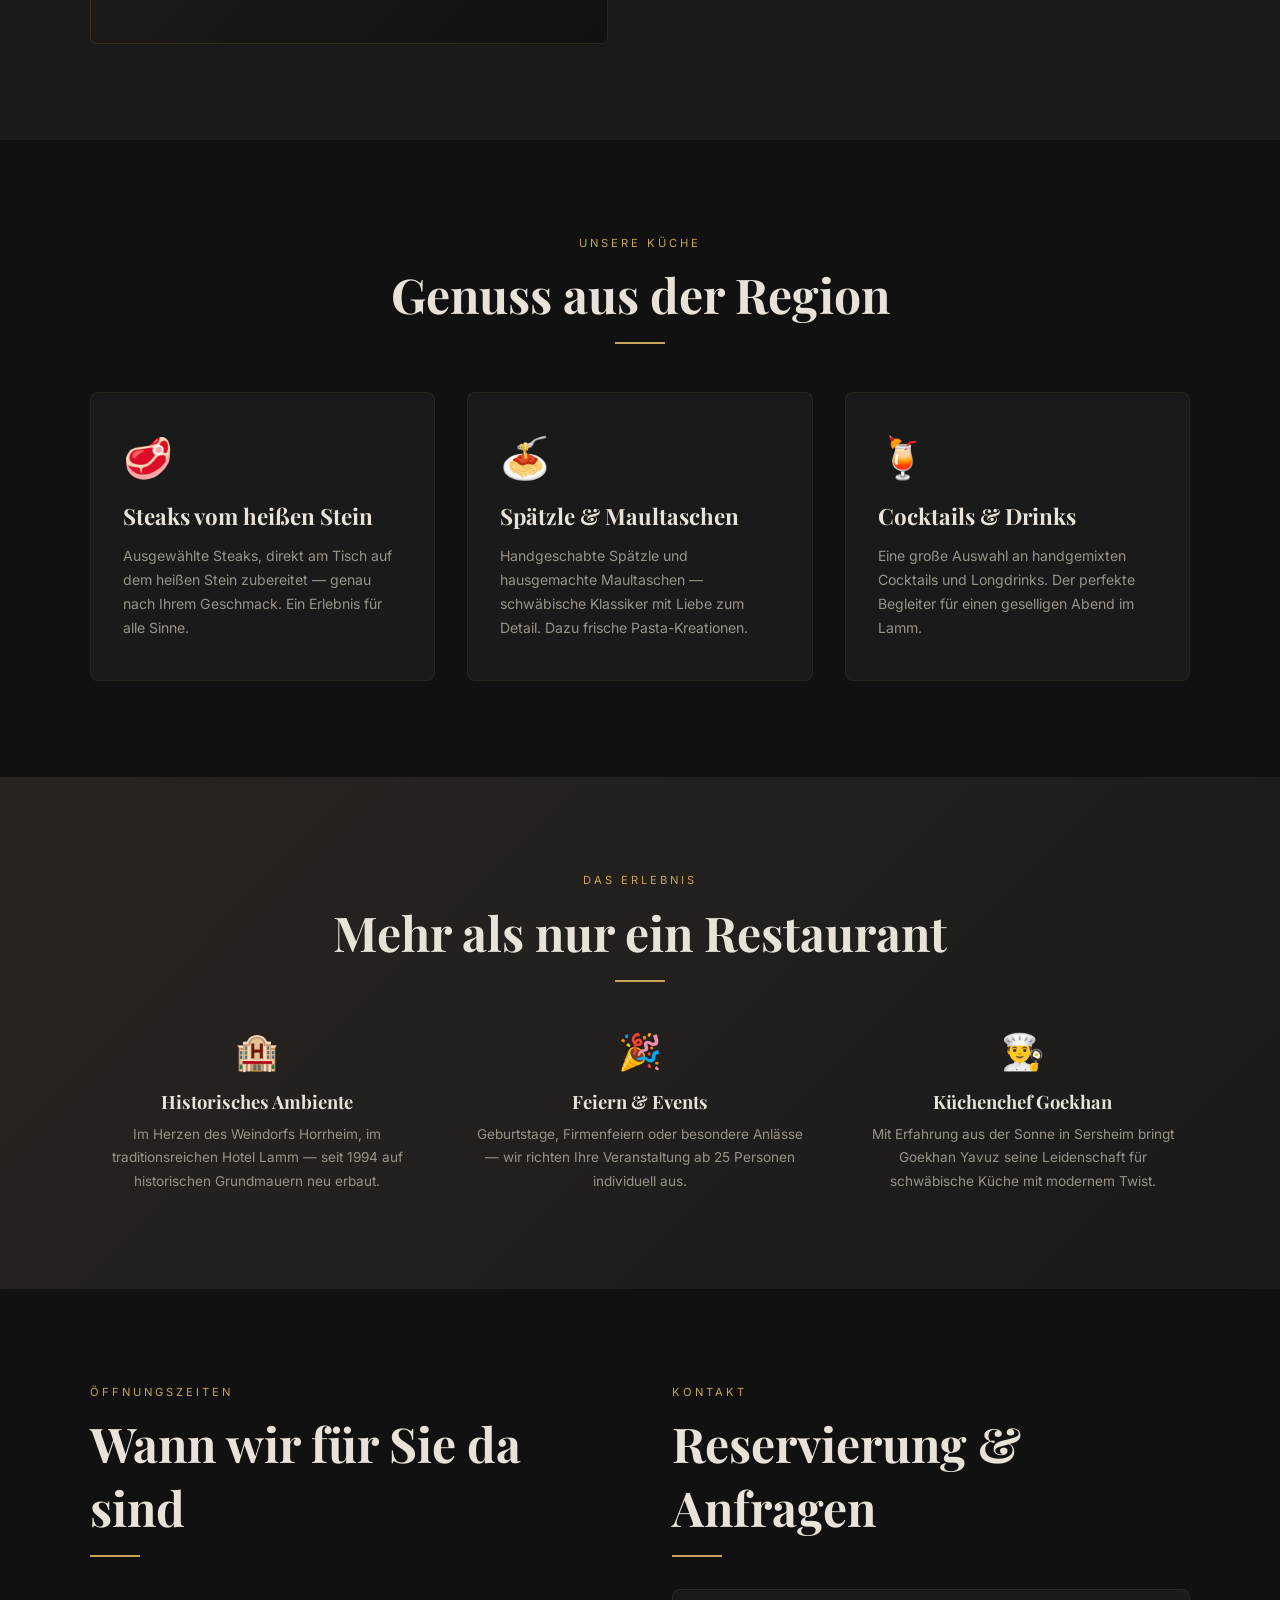
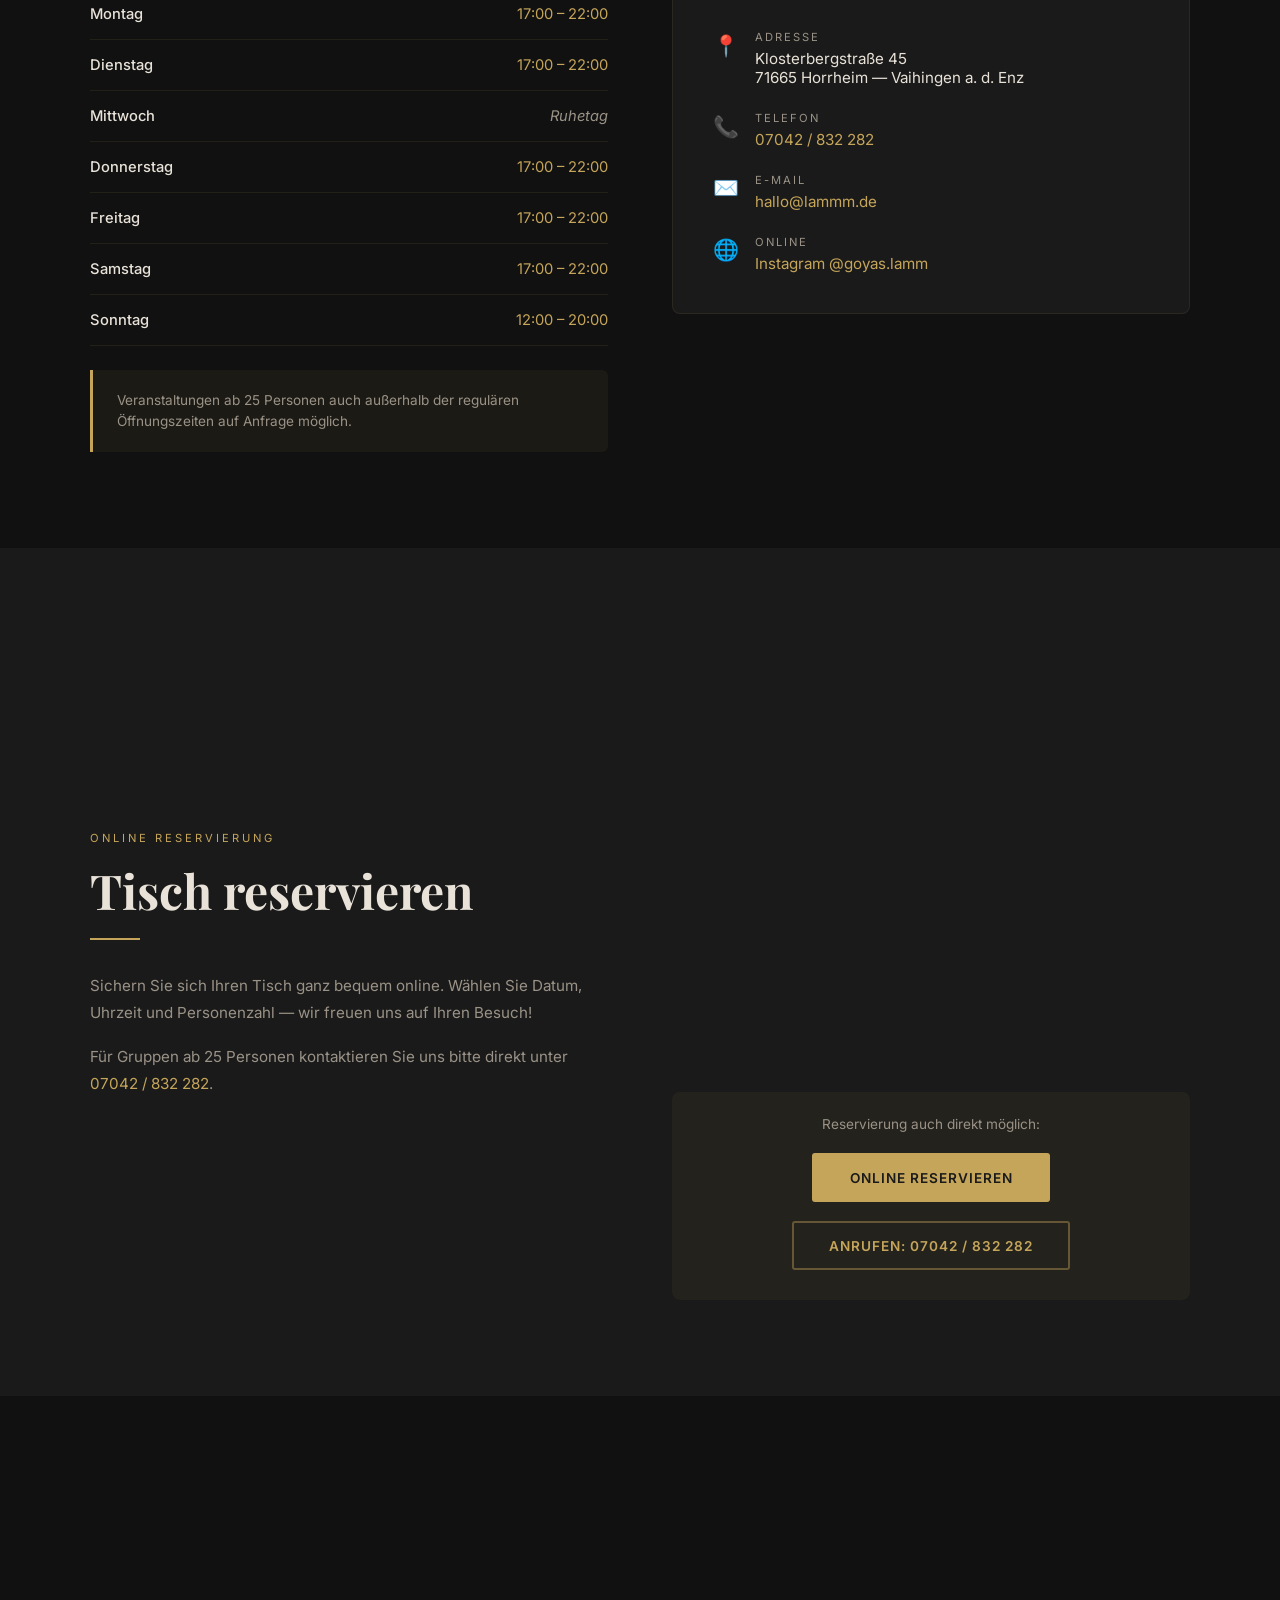
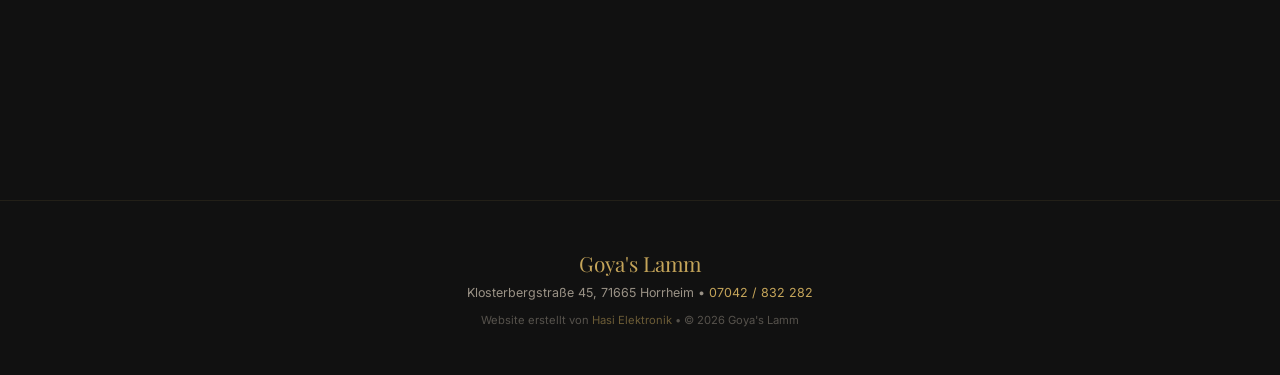
==== commit d85f6afb: "Use Resmio iframe + fallback buttons" ====
--- a/index.html
+++ b/index.html
@@ -279,9 +279,18 @@
     }
     .reservation-text a { color: var(--gold); text-decoration: none; }
     .reservation-widget {
-      background: var(--cream); border-radius: 8px; padding: 2rem;
-      min-height: 280px; display: flex; align-items: center; justify-content: center;
-    }
+      border-radius: 8px; overflow: hidden;
+      min-height: 420px;
+    }
+    .reservation-fallback {
+      text-align: center; margin-top: 1.5rem;
+      padding: 1.5rem; background: rgba(197,165,90,.06);
+      border-radius: 8px;
+    }
+    .reservation-fallback p {
+      color: var(--text-muted); font-size: .85rem; margin-bottom: .5rem;
+    }
+    .reservation-fallback .btn { display: inline-flex; margin: .4rem; }
 
     /* ── MAP ── */
     .map-section { padding: 0; }
@@ -535,7 +544,17 @@
           <p>Für Gruppen ab 25 Personen kontaktieren Sie uns bitte direkt unter <a href="tel:+497042832282">07042 / 832 282</a>.</p>
         </div>
         <div class="reservation-widget">
-          <div id="resmio-widget"></div>
+          <iframe
+            src="https://app.resmio.com/landidyll-hotel-lamm/widget?backgroundColor=%231A1A1A&color=%23C5A55A&fontColor=%23E8E2D8&buttonColor=%23C5A55A"
+            style="width:100%; min-height:420px; border:none; border-radius:8px;"
+            title="Online Reservierung"
+            loading="lazy">
+          </iframe>
+          <div class="reservation-fallback">
+            <p>Reservierung auch direkt möglich:</p>
+            <a href="https://app.resmio.com/landidyll-hotel-lamm" target="_blank" rel="noopener" class="btn btn-primary" style="margin-top:.8rem;">Online reservieren</a>
+            <a href="tel:+497042832282" class="btn btn-outline" style="margin-top:.8rem;">Anrufen: 07042 / 832 282</a>
+          </div>
         </div>
       </div>
     </div>
@@ -580,14 +599,5 @@
     document.querySelectorAll('.reveal').forEach(el => observer.observe(el));
   </script>
 
-  <!-- Resmio Reservation Widget -->
-  <script>
-    (function() {
-      var js = document.createElement('script');
-      js.src = "//static.resmio.com/static/de/widget.js#id=landidyll-hotel-lamm&height=220&width=320&fontSize=14px";
-      js.async = true;
-      document.getElementById('resmio-widget').appendChild(js);
-    })();
-  </script>
 </body>
 </html>
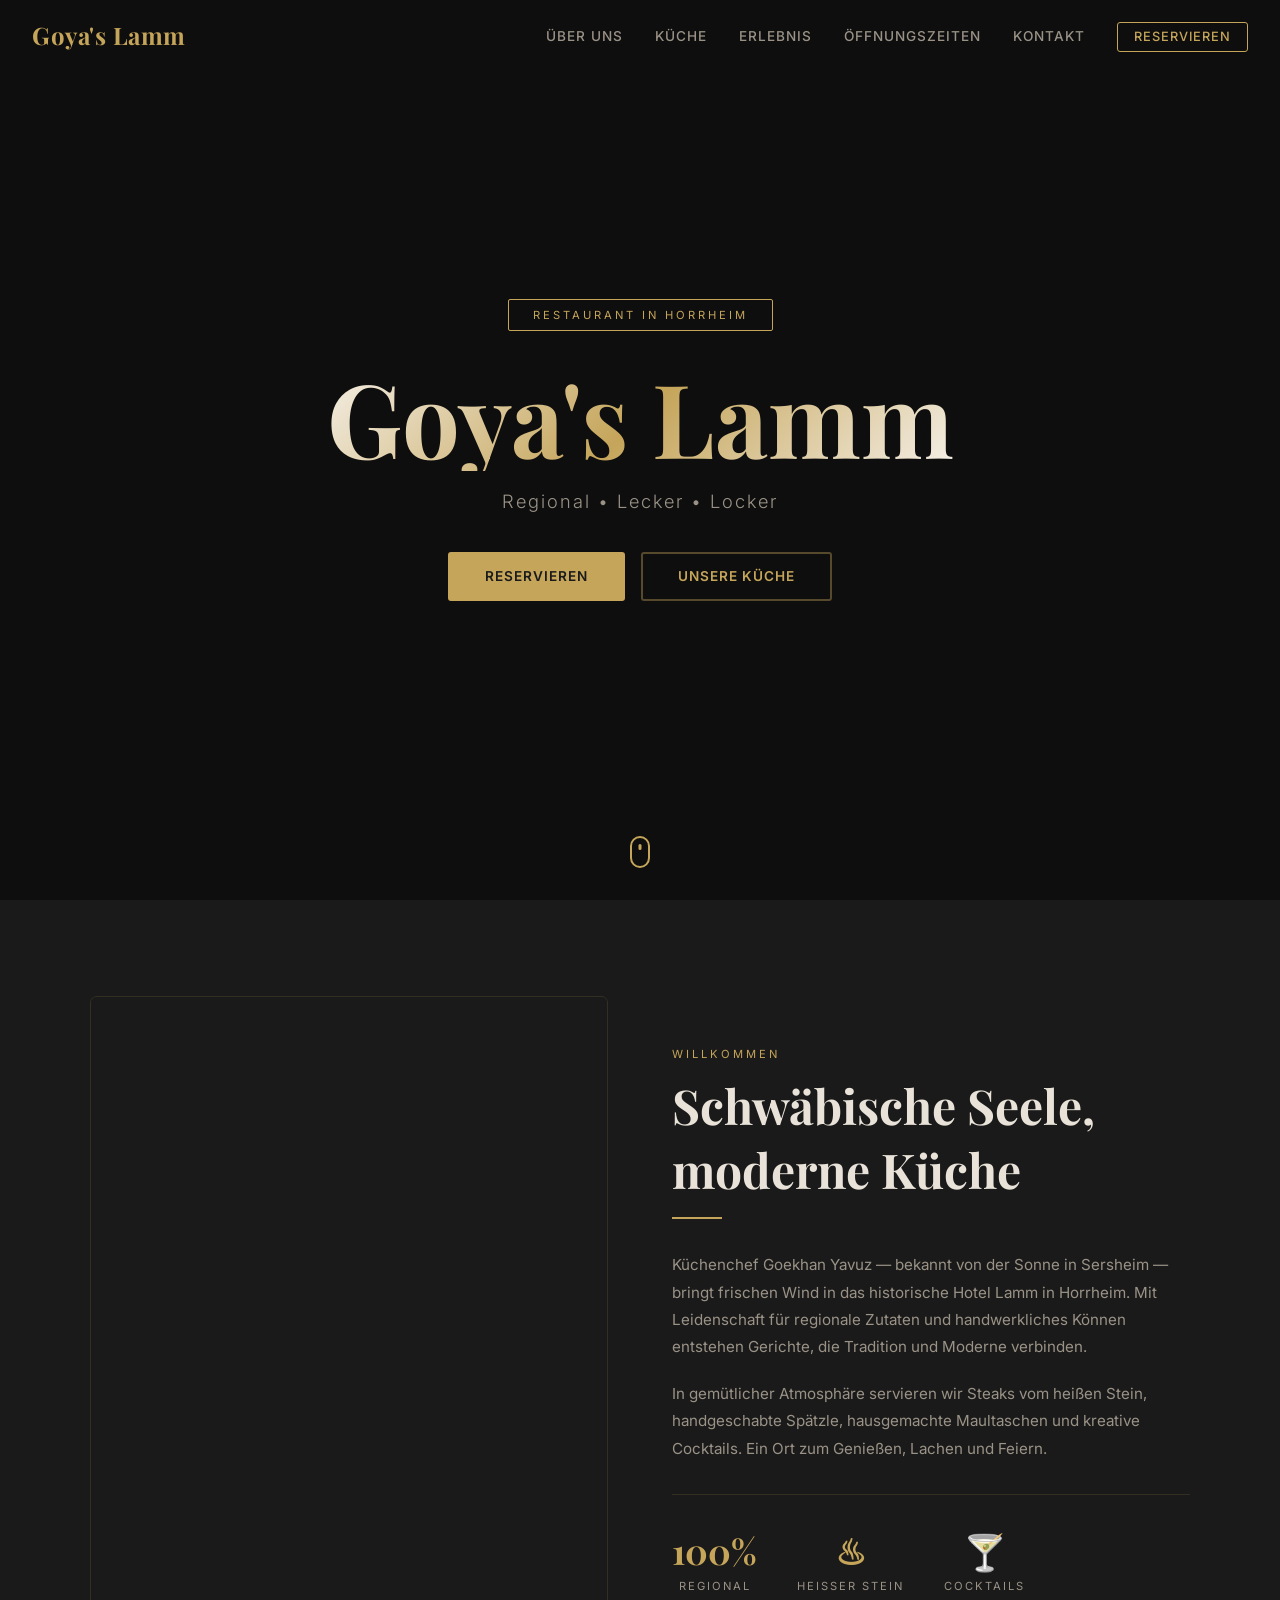
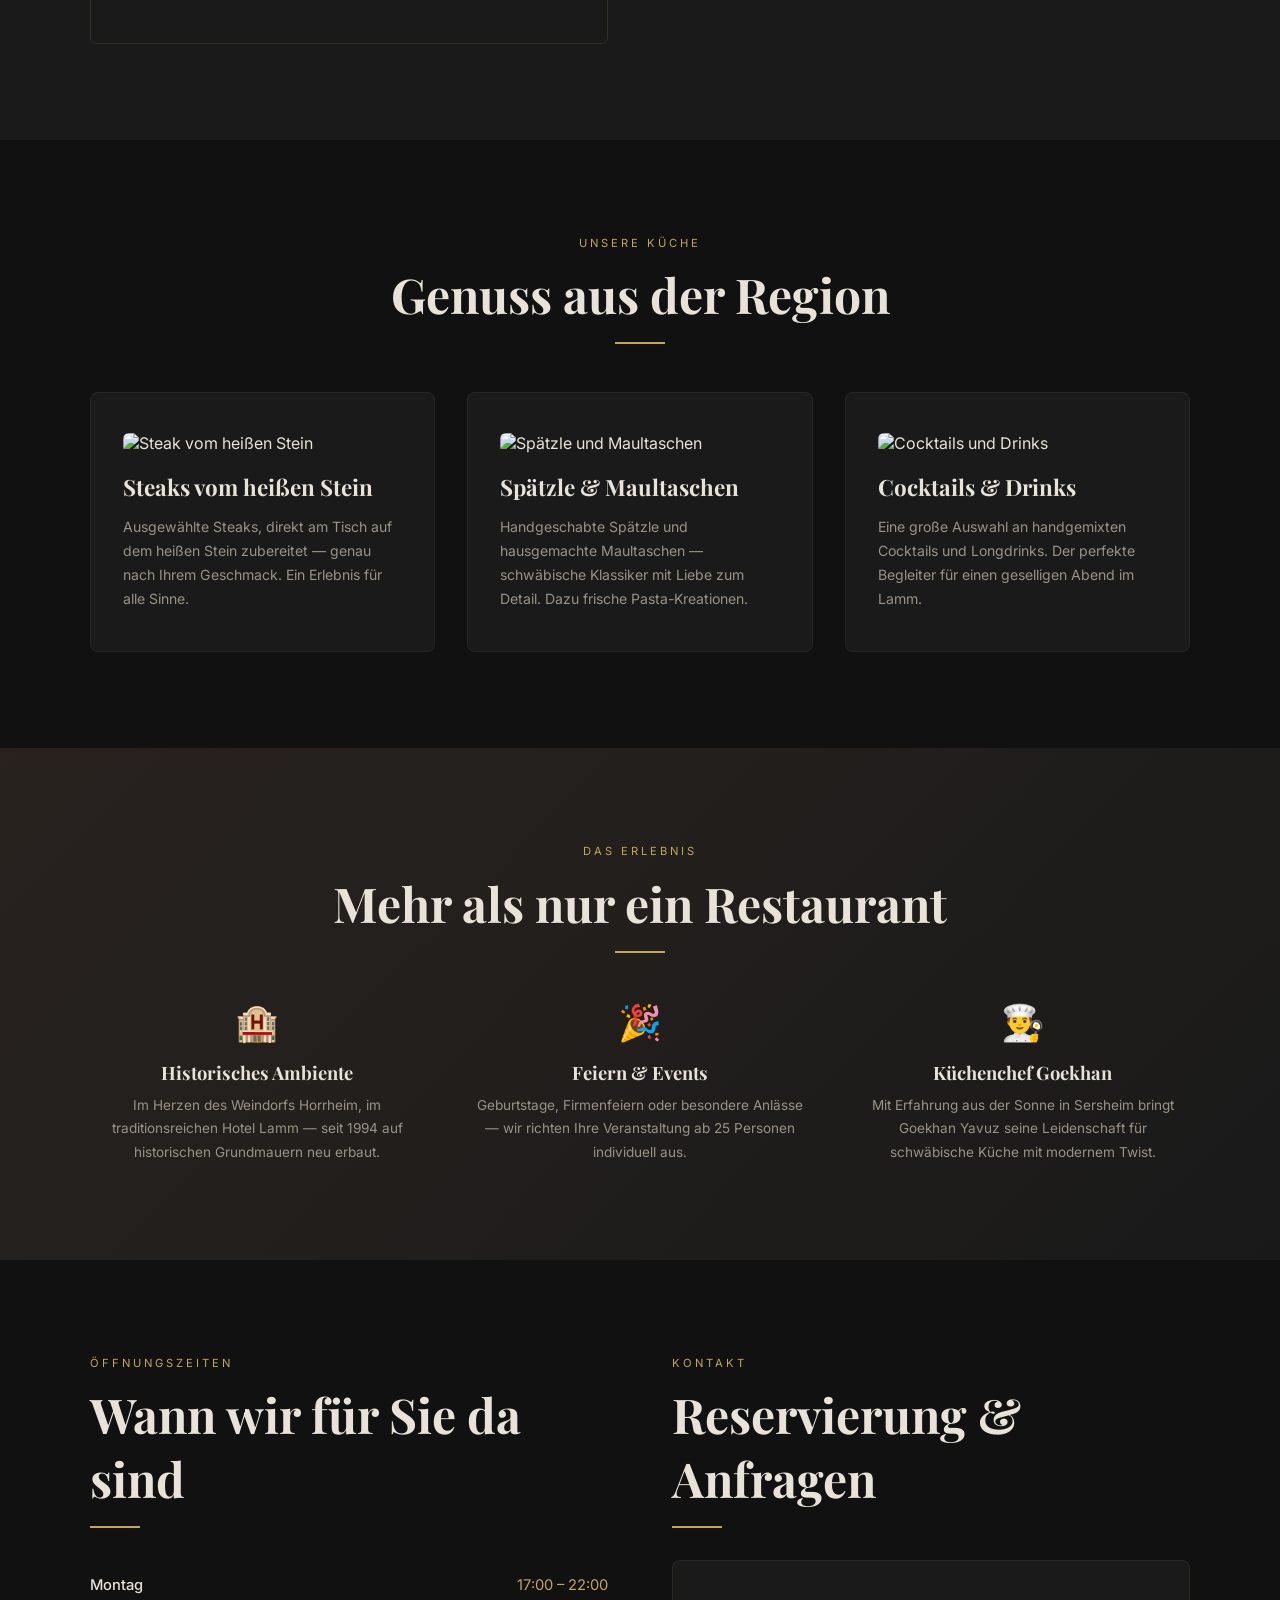
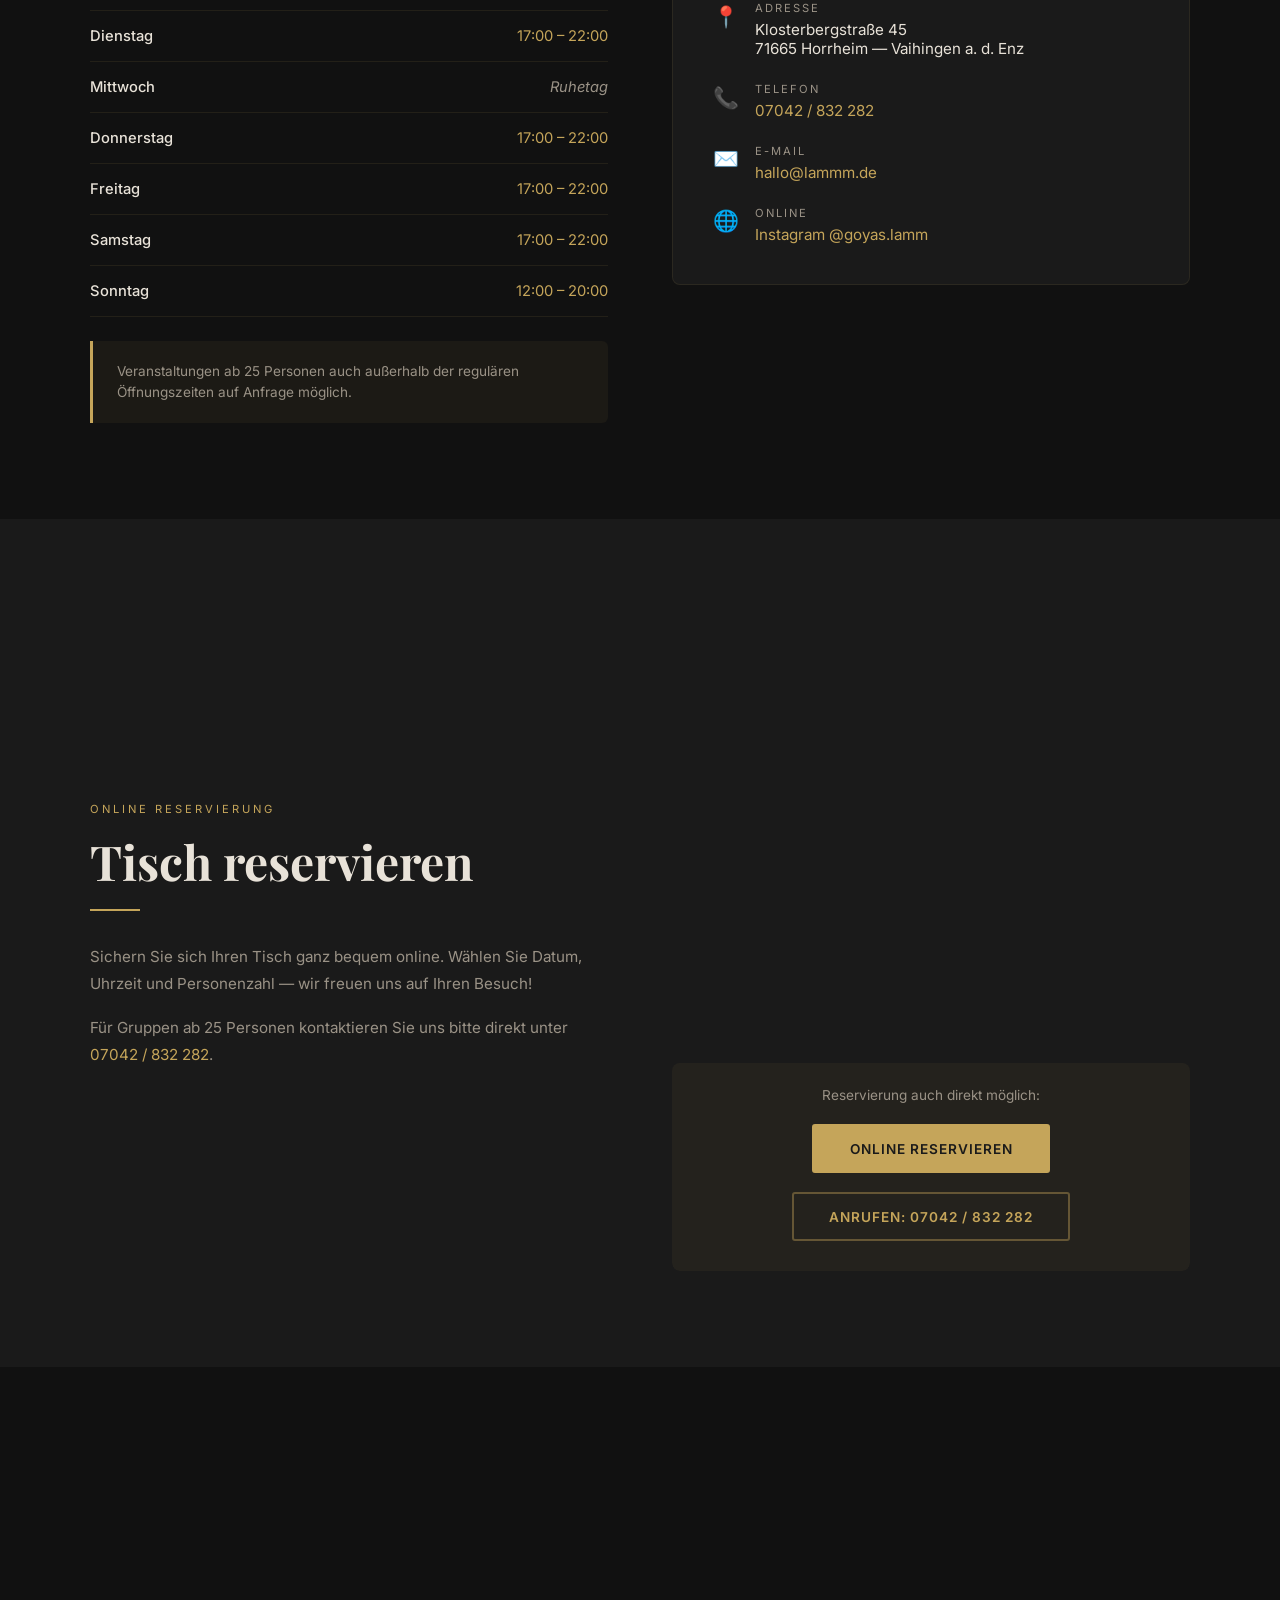
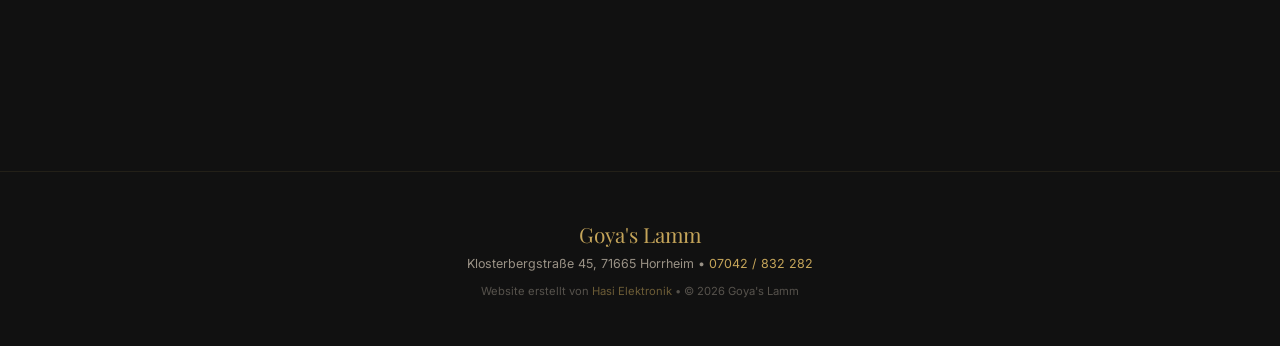
==== commit afc6d62d: "Add Unsplash photos to all sections" ====
--- a/index.html
+++ b/index.html
@@ -67,14 +67,12 @@
       min-height: 100vh; display: flex; align-items: center; justify-content: center;
       text-align: center; position: relative;
       background:
-        linear-gradient(180deg, rgba(17,17,17,.3) 0%, rgba(17,17,17,.7) 60%, var(--darker) 100%),
-        radial-gradient(ellipse at 50% 30%, rgba(197,165,90,.12) 0%, transparent 60%);
+        linear-gradient(180deg, rgba(17,17,17,.4) 0%, rgba(17,17,17,.75) 60%, var(--darker) 100%),
+        url('https://images.unsplash.com/photo-1517248135467-4c7edcad34c4?w=1920&q=80') center/cover no-repeat;
     }
     .hero::before {
       content: ''; position: absolute; inset: 0;
-      background: url('data:image/svg+xml,<svg xmlns="http://www.w3.org/2000/svg" viewBox="0 0 100 100"><circle cx="50" cy="50" r=".4" fill="%23C5A55A" opacity=".15"/></svg>') repeat;
-      background-size: 30px 30px;
-      opacity: .4;
+      background: rgba(0,0,0,.2);
     }
     .hero-content { position: relative; z-index: 2; padding: 2rem; }
     .hero-badge {
@@ -154,12 +152,9 @@
       display: grid; grid-template-columns: 1fr 1fr; gap: 4rem; align-items: center;
     }
     .about-image {
-      aspect-ratio: 4/5; background: linear-gradient(135deg, var(--warm), var(--darker));
+      aspect-ratio: 4/5;
+      background: url('https://images.unsplash.com/photo-1466978913421-dad2ebd01d17?w=800&q=80') center/cover no-repeat;
       border-radius: 6px; position: relative; overflow: hidden;
-      display: flex; align-items: center; justify-content: center;
-    }
-    .about-image-icon {
-      font-size: 5rem; opacity: .6;
     }
     .about-image::after {
       content: ''; position: absolute; inset: 0;
@@ -203,6 +198,10 @@
     }
     .menu-card:hover::before { opacity: 1; }
     .menu-icon { font-size: 2.5rem; margin-bottom: 1.2rem; }
+    .menu-card-img {
+      width: 100%; height: 200px; object-fit: cover; border-radius: 6px;
+      margin-bottom: 1.2rem;
+    }
     .menu-card h3 {
       font-family: 'Playfair Display', serif; font-size: 1.4rem;
       margin-bottom: .8rem;
@@ -211,7 +210,9 @@
 
     /* ── AMBIANCE / FEATURE ── */
     .ambiance {
-      background: linear-gradient(135deg, var(--warm) 0%, var(--dark) 100%);
+      background:
+        linear-gradient(135deg, rgba(42,36,32,.92) 0%, rgba(26,26,26,.95) 100%),
+        url('https://images.unsplash.com/photo-1555396273-367ea4eb4db5?w=1400&q=70') center/cover no-repeat;
       text-align: center;
     }
     .ambiance-features {
@@ -390,9 +391,7 @@
   <section class="about" id="ueber">
     <div class="container">
       <div class="about-grid">
-        <div class="about-image reveal">
-          <div class="about-image-icon">🍷</div>
-        </div>
+        <div class="about-image reveal"></div>
         <div class="reveal">
           <div class="section-label">Willkommen</div>
           <h2 class="section-title">Schwäbische Seele,<br>moderne Küche</h2>
@@ -428,17 +427,17 @@
       </div>
       <div class="menu-grid">
         <div class="menu-card reveal">
-          <div class="menu-icon">🥩</div>
+          <img src="https://images.unsplash.com/photo-1600891964092-4316c288032e?w=600&q=80" alt="Steak vom heißen Stein" class="menu-card-img" loading="lazy">
           <h3>Steaks vom heißen Stein</h3>
           <p>Ausgewählte Steaks, direkt am Tisch auf dem heißen Stein zubereitet — genau nach Ihrem Geschmack. Ein Erlebnis für alle Sinne.</p>
         </div>
         <div class="menu-card reveal">
-          <div class="menu-icon">🍝</div>
+          <img src="https://images.unsplash.com/photo-1473093295043-cdd812d0e601?w=600&q=80" alt="Spätzle und Maultaschen" class="menu-card-img" loading="lazy">
           <h3>Spätzle &amp; Maultaschen</h3>
           <p>Handgeschabte Spätzle und hausgemachte Maultaschen — schwäbische Klassiker mit Liebe zum Detail. Dazu frische Pasta-Kreationen.</p>
         </div>
         <div class="menu-card reveal">
-          <div class="menu-icon">🍹</div>
+          <img src="https://images.unsplash.com/photo-1514362545857-3bc16c4c7d1b?w=600&q=80" alt="Cocktails und Drinks" class="menu-card-img" loading="lazy">
           <h3>Cocktails &amp; Drinks</h3>
           <p>Eine große Auswahl an handgemixten Cocktails und Longdrinks. Der perfekte Begleiter für einen geselligen Abend im Lamm.</p>
         </div>
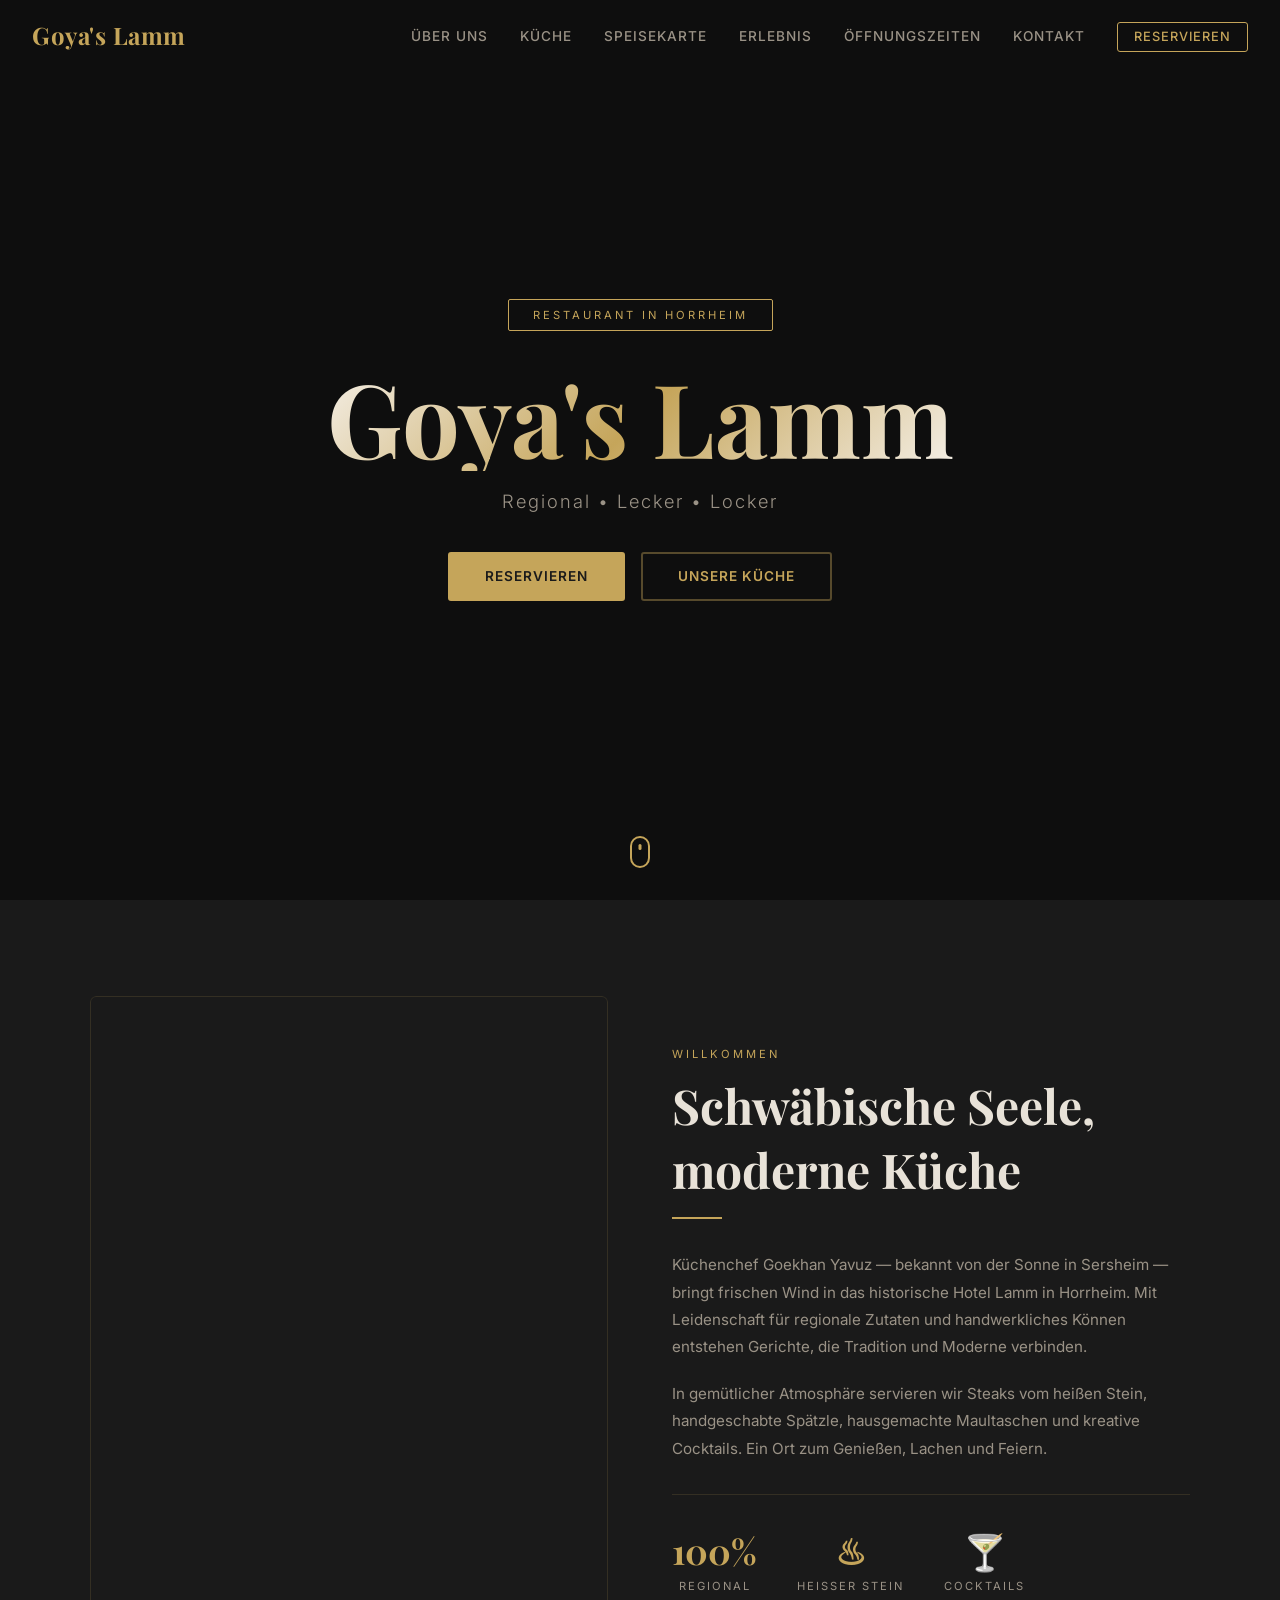
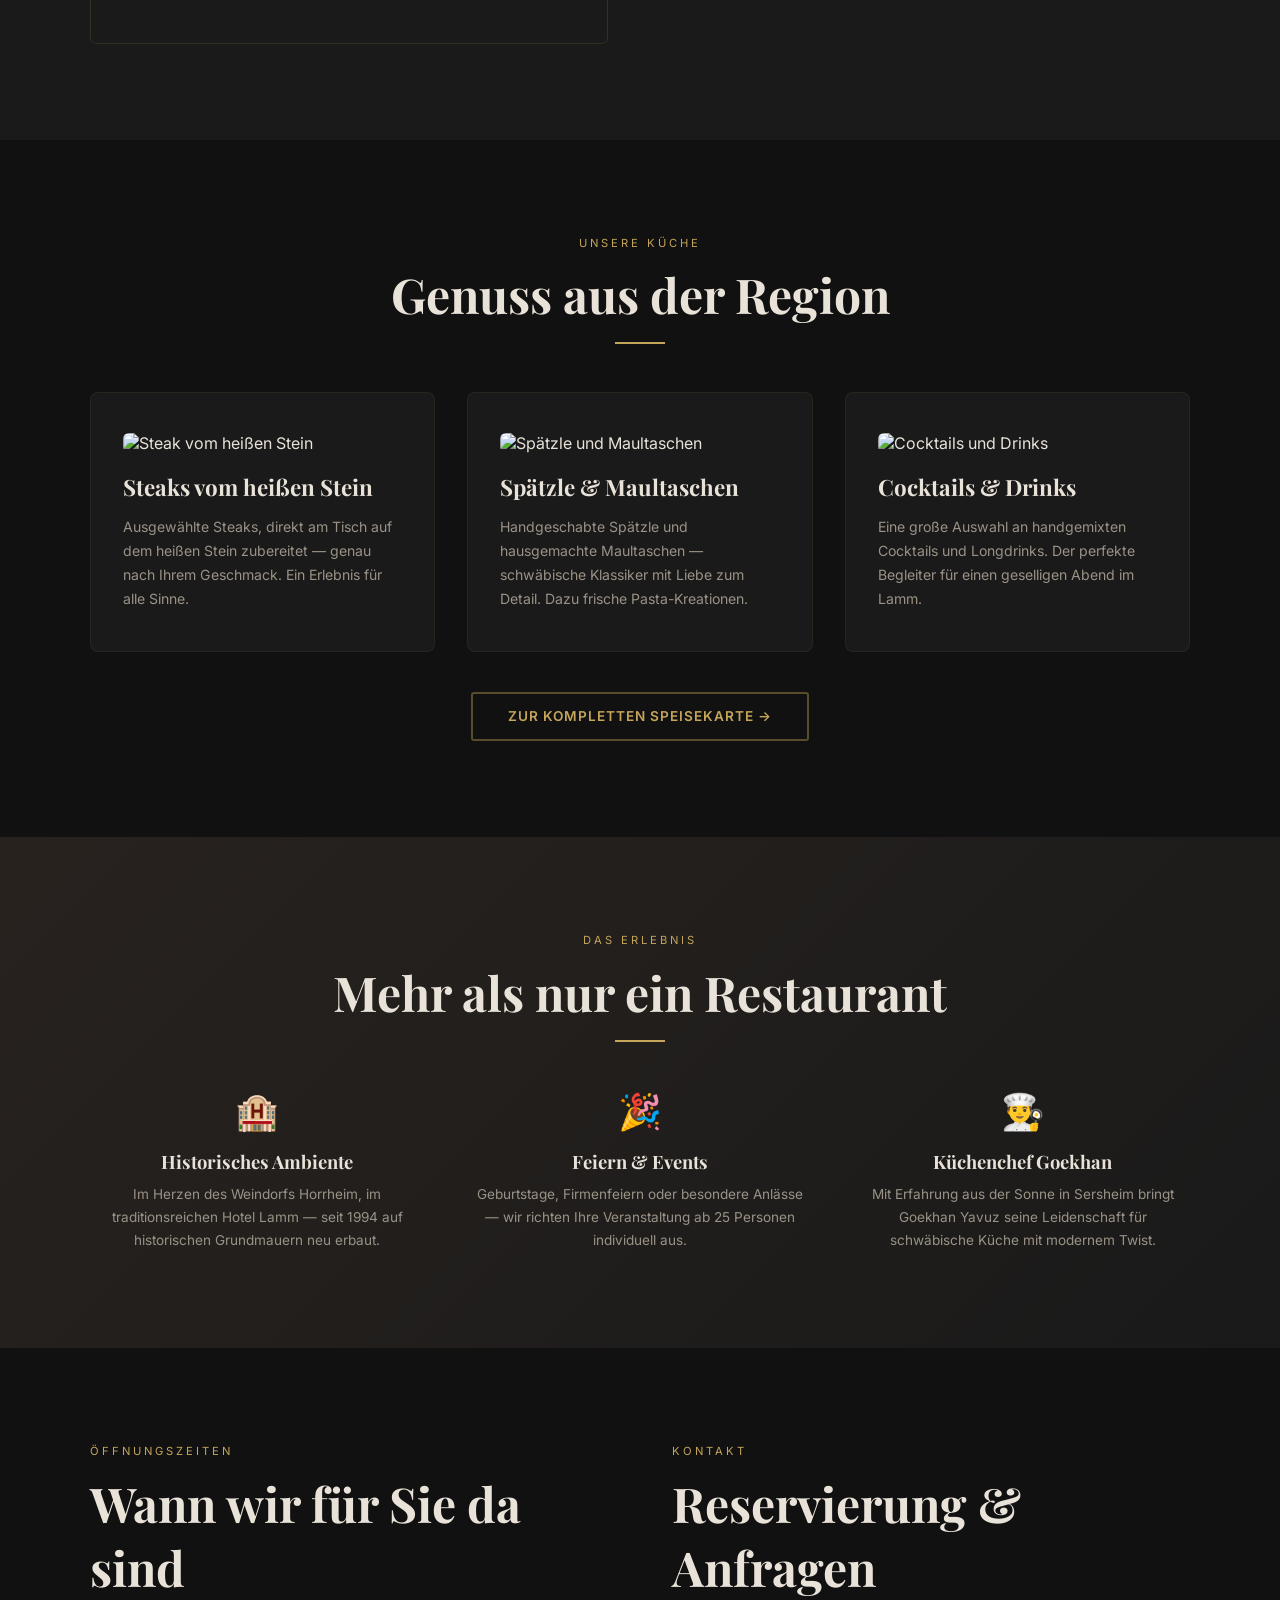
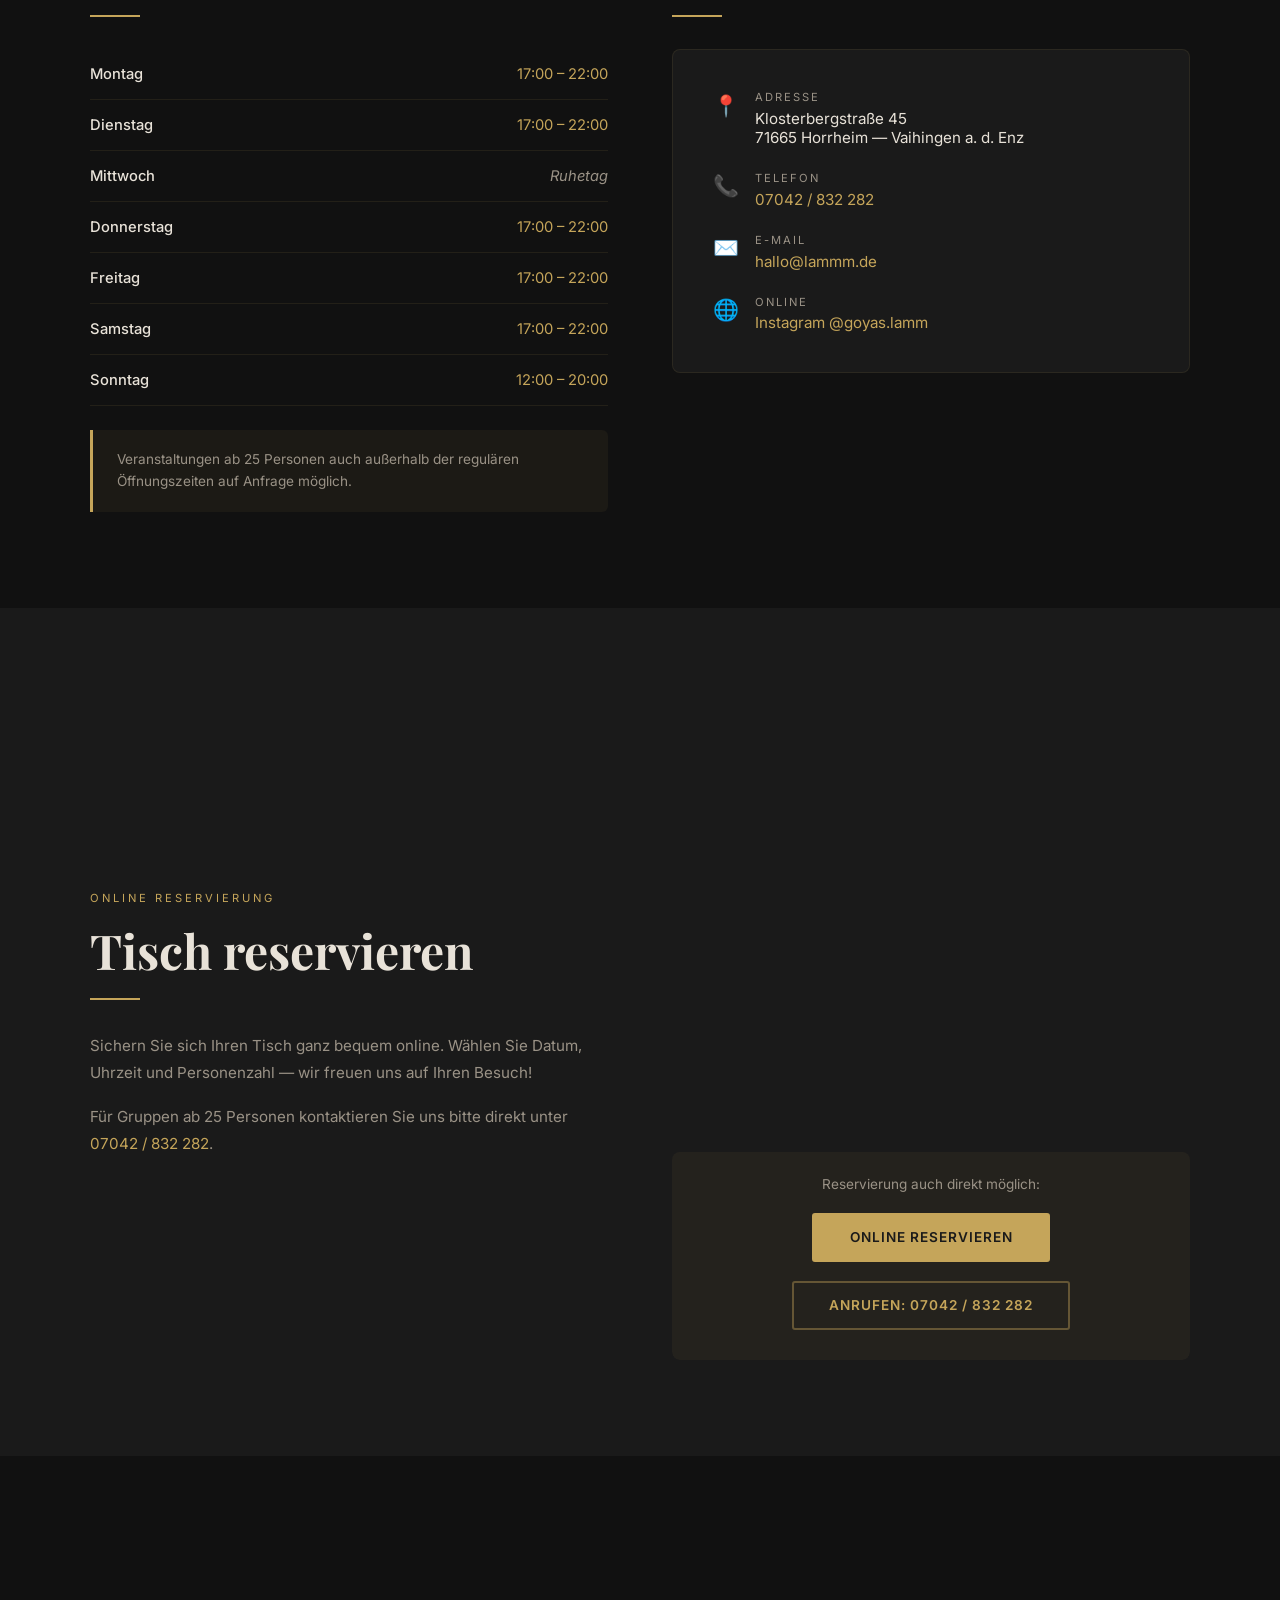
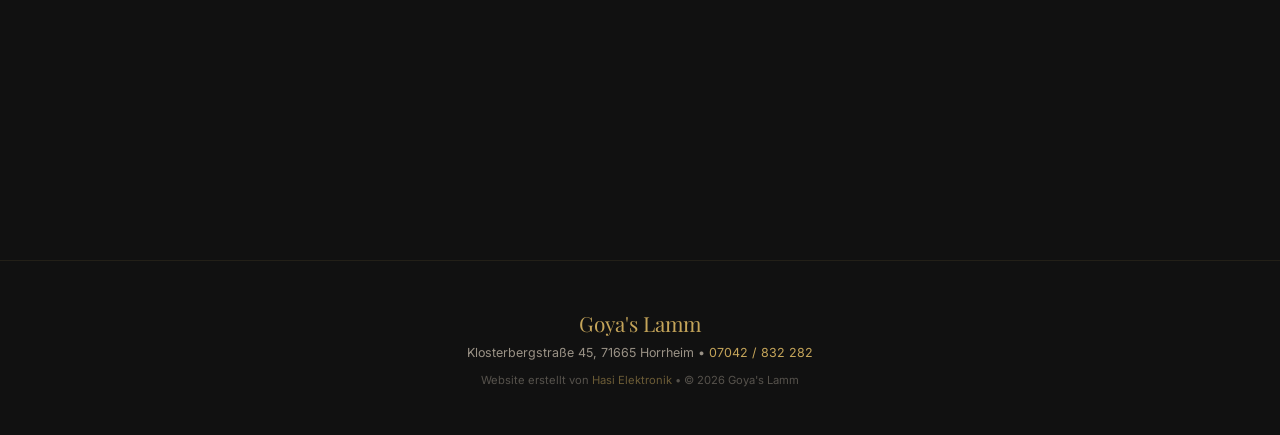
==== commit d0f5b3f2: "Update index.html" ====
--- a/index.html
+++ b/index.html
@@ -363,6 +363,7 @@
     <ul class="nav-links" id="navLinks">
       <li><a href="#ueber">Über uns</a></li>
       <li><a href="#kueche">Küche</a></li>
+      <li><a href="speisekarte.html">Speisekarte</a></li>
       <li><a href="#erlebnis">Erlebnis</a></li>
       <li><a href="#zeiten">Öffnungszeiten</a></li>
       <li><a href="#kontakt">Kontakt</a></li>
@@ -442,10 +443,11 @@
           <p>Eine große Auswahl an handgemixten Cocktails und Longdrinks. Der perfekte Begleiter für einen geselligen Abend im Lamm.</p>
         </div>
       </div>
+      <div style="text-align:center; margin-top:2.5rem;" class="reveal">
+        <a href="speisekarte.html" class="btn btn-outline">Zur kompletten Speisekarte →</a>
+      </div>
     </div>
   </section>
-
-  <!-- AMBIANCE -->
   <section class="ambiance" id="erlebnis">
     <div class="container reveal">
       <div class="section-label">Das Erlebnis</div>
